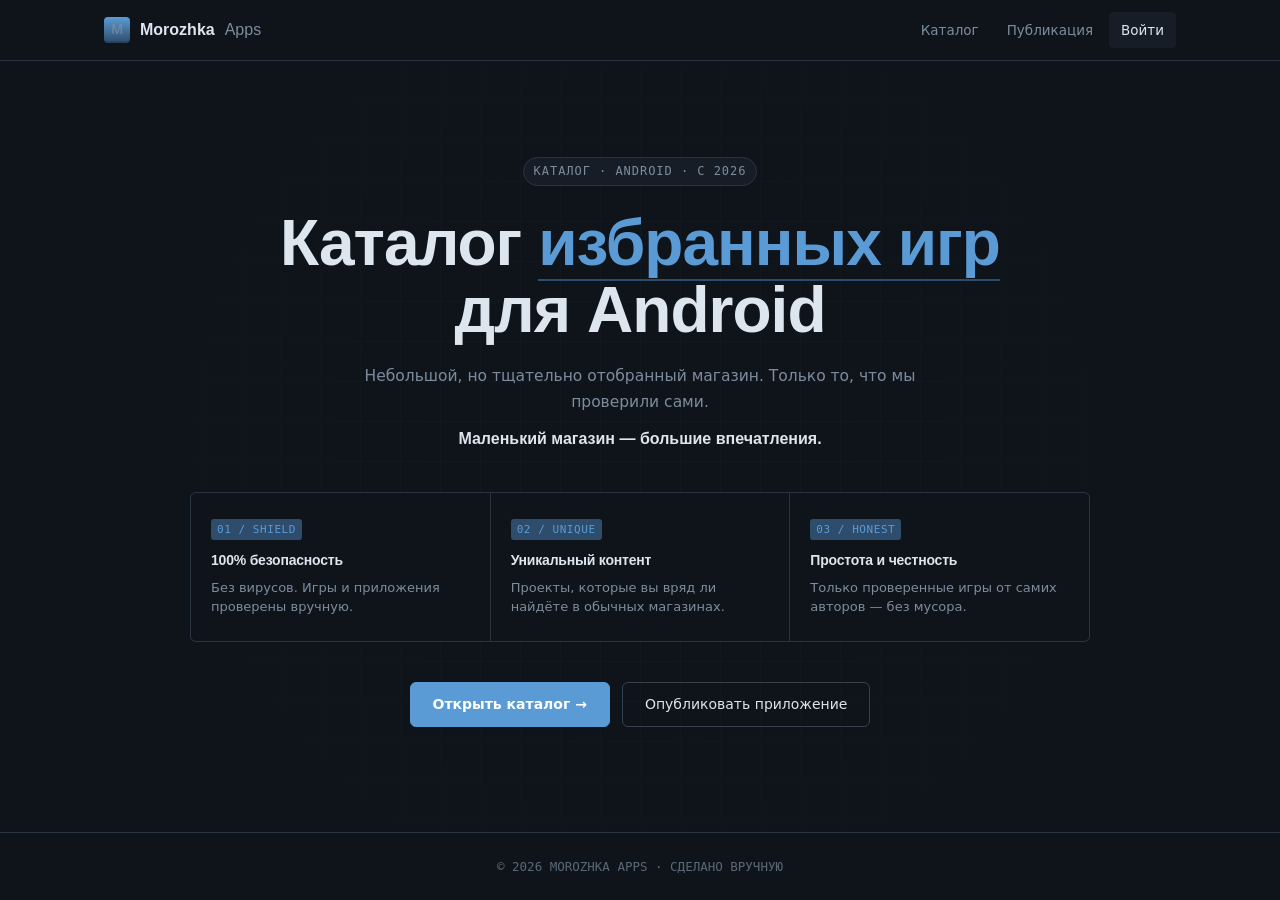
==== index.html @ c9aedb5a "Update index.html" ====
<!DOCTYPE html>
<html lang="ru">
<head>
  <meta charset="UTF-8">
  <meta name="viewport" content="width=device-width, initial-scale=1">
  <title>Morozhka Apps — каталог избранных игр для Android</title>
  <link rel="icon" type="image/png" href="favicon.png">
  <meta property="og:title" content="Morozhka Apps — каталог избранных игр для Android">
  <meta property="og:description" content="Без вирусов. Только проверенные приложения от самих авторов.">
  <meta property="og:image" content="https://morozhkatop-games.github.io/Morozhka-apps/favicon.png">
  <meta property="og:type" content="website">
  <meta property="og:url" content="https://morozhkatop-games.github.io/Morozhka-apps/">
  <link rel="stylesheet" href="css/style.css">
</head>
<body>
  <header>
    <div class="container">
      <a href="index.html" class="brand">
        <span class="brand-mark">M</span>
        Morozhka <span>Apps</span>
      </a>
      <nav>
        <a href="catalog.html">Каталог</a>
        <a href="publish.html">Публикация</a>
        <a href="account.html" class="active">Профиль</a>
      </nav>
    </div>
  </header>

  <main class="hero">
    <div class="hero-label">каталог · android · с 2026</div>
    <h1>Каталог <em>избранных игр</em><br>для Android</h1>
    <p class="hero-desc">
      Небольшой, но тщательно отобранный магазин. Только то, что мы проверили сами.
    </p>
    <p class="hero-tagline">Маленький магазин — большие впечатления.</p>

    <div class="hero-features">
      <div class="feature">
        <div class="feature-icon">01 / SHIELD</div>
        <h3>100% безопасность</h3>
        <p>Без вирусов. Игры и приложения проверены вручную.</p>
      </div>
      <div class="feature">
        <div class="feature-icon">02 / UNIQUE</div>
        <h3>Уникальный контент</h3>
        <p>Проекты, которые вы вряд ли найдёте в обычных магазинах.</p>
      </div>
      <div class="feature">
        <div class="feature-icon">03 / HONEST</div>
        <h3>Простота и честность</h3>
        <p>Только проверенные игры от самих авторов — без мусора.</p>
      </div>
    </div>

    <div class="hero-links">
      <a href="catalog.html" class="btn-primary">Открыть каталог →</a>
      <a href="publish.html" class="btn-secondary">Опубликовать приложение</a>
    </div>
  </main>

  <footer>
    <div class="container">© 2026 MOROZHKA APPS · СДЕЛАНО ВРУЧНУЮ</div>
  </footer>
  <script type="module" src="js/nav.js"></script>
</body>
</html>
---- css/style.css ----
html { scroll-behavior: smooth; }
@import url('https://fonts.googleapis.com/css2?family=Inter:wght@400;500;600&family=Space+Grotesk:wght@500;600;700&family=JetBrains+Mono:wght@400;500&display=swap');

* { box-sizing: border-box; margin: 0; padding: 0; }

:root {
  /* серо-голубая палитра */
  --bg:        #0F141B;
  --surface:   #161D27;
  --surface-2: #1C2530;
  --surface-3: #222D3A;
  --border:    #2A3441;
  --border-2:  #35414F;
  --text:      #DDE5EE;
  --muted:     #7D8C9D;
  --muted-2:   #5A6878;
  --accent:    #5B9BD5;
  --accent-2:  #7AB3E0;
  --accent-dim:#2E4C6B;
  --danger:    #D95C5C;
  --success:   #4FAE7B;
  --warning:   #D9A24C;
  --radius: 6px;
}

html, body { height: 100%; }
body {
  background: var(--bg);
  color: var(--text);
  font-family: 'Inter', system-ui, sans-serif;
  font-size: 14.5px;
  line-height: 1.55;
  min-height: 100vh;
  display: flex;
  flex-direction: column;
  -webkit-font-smoothing: antialiased;
}

a { color: var(--accent); text-decoration: none; }
a:hover { color: var(--accent-2); }

h1, h2, h3, h4 { font-family: 'Space Grotesk', sans-serif; font-weight: 600; letter-spacing: -0.015em; }

.container { max-width: 1120px; margin: 0 auto; padding: 0 24px; width: 100%; }

/* ============= ШАПКА ============= */
header {
  border-bottom: 1px solid var(--border);
  background: var(--bg);
  position: sticky; top: 0; z-index: 50;
}
header .container {
  display: flex; align-items: center; justify-content: space-between;
  height: 60px;
}
.brand {
  display: flex; align-items: center; gap: 10px;
  font-family: 'Space Grotesk', sans-serif; font-weight: 700;
  font-size: 16px; color: var(--text);
}
.brand-mark {
  width: 26px; height: 26px; border-radius: 4px;
  background: linear-gradient(180deg, var(--accent) 0%, var(--accent-dim) 100%);
  display: grid; place-items: center;
  font-size: 14px; font-weight: 700; color: white;
  font-family: 'Space Grotesk', sans-serif;
  box-shadow: inset 0 -2px 0 rgba(0,0,0,.15);
}
.brand span { color: var(--muted); font-weight: 500; }

nav { display: flex; gap: 4px; }
nav a {
  padding: 8px 12px; border-radius: 4px;
  color: var(--muted); font-size: 13.5px; font-weight: 500;
}
nav a:hover { color: var(--text); background: var(--surface); }
nav a.active { color: var(--text); background: var(--surface); }

/* ============= ГЛАВНАЯ ============= */
.hero {
  flex: 1;
  display: flex; flex-direction: column; align-items: center;
  text-align: center;
  padding: 96px 24px 48px;
  position: relative;
  overflow: hidden;
}
.hero::before {
  /* тонкая сетка на фоне — визуальная «фактура», не ИИ-градиент */
  content: ''; position: absolute; inset: 0;
  background-image:
    linear-gradient(var(--border) 1px, transparent 1px),
    linear-gradient(90deg, var(--border) 1px, transparent 1px);
  background-size: 40px 40px;
  opacity: 0.15;
  mask-image: radial-gradient(circle at center, black 20%, transparent 70%);
  pointer-events: none;
}
.hero > * { position: relative; }

.hero-label {
  font-family: 'JetBrains Mono', monospace; font-size: 12px;
  color: var(--muted); text-transform: uppercase; letter-spacing: 0.08em;
  margin-bottom: 24px;
  padding: 4px 10px; border: 1px solid var(--border); border-radius: 999px;
  background: var(--surface);
}
.hero h1 {
  font-size: clamp(36px, 7vw, 64px);
  line-height: 1.05;
  margin-bottom: 20px;
  max-width: 780px;
}
.hero h1 em {
  font-style: normal;
  color: var(--accent);
  border-bottom: 2px solid var(--accent-dim);
}
.hero-desc {
  max-width: 580px;
  color: var(--muted);
  font-size: 15.5px;
  line-height: 1.65;
  margin-bottom: 12px;
}
.hero-tagline {
  font-family: 'Space Grotesk', sans-serif; font-weight: 600;
  color: var(--text); font-size: 16px; margin-bottom: 40px;
}

.hero-features {
  display: grid;
  grid-template-columns: repeat(3, 1fr);
  gap: 1px;
  background: var(--border);
  border: 1px solid var(--border);
  border-radius: var(--radius);
  overflow: hidden;
  max-width: 900px;
  width: 100%;
  margin-bottom: 40px;
}
@media (max-width: 720px) { .hero-features { grid-template-columns: 1fr; } }
.feature {
  background: var(--bg);
  padding: 24px 20px;
  text-align: left;
}
.feature-icon {
  font-family: 'JetBrains Mono', monospace; font-size: 11px;
  color: var(--accent); background: var(--accent-dim);
  padding: 2px 6px; border-radius: 3px; display: inline-block;
  margin-bottom: 10px; letter-spacing: 0.05em;
}
.feature h3 {
  font-size: 14px; margin-bottom: 6px; color: var(--text);
}
.feature p { color: var(--muted); font-size: 13px; line-height: 1.5; }

.hero-links {
  display: flex; gap: 12px; flex-wrap: wrap; justify-content: center;
}
.btn-primary {
  padding: 11px 22px;
  background: var(--accent); color: white;
  border: 1px solid var(--accent);
  border-radius: var(--radius);
  font-family: inherit; font-size: 14px; font-weight: 600;
  cursor: pointer; transition: all 0.12s;
  display: inline-flex; align-items: center; gap: 8px;
}
.btn-primary:hover {
  background: var(--accent-2); border-color: var(--accent-2); color: white;
}
.btn-secondary {
  padding: 11px 22px;
  background: transparent; color: var(--text);
  border: 1px solid var(--border-2);
  border-radius: var(--radius);
  font-family: inherit; font-size: 14px; font-weight: 500;
  cursor: pointer; transition: all 0.12s;
  display: inline-flex; align-items: center; gap: 8px;
}
.btn-secondary:hover { border-color: var(--accent); color: var(--accent); }

/* ============= FOOTER ============= */
footer {
  border-top: 1px solid var(--border);
  padding: 24px 0;
  color: var(--muted-2); font-size: 12.5px;
  text-align: center;
  font-family: 'JetBrains Mono', monospace;
}

/* ============= КАТАЛОГ ============= */
.page-header {
  padding: 40px 0 24px;
  border-bottom: 1px solid var(--border);
  margin-bottom: 24px;
}
.page-header h1 { font-size: 28px; margin-bottom: 6px; }
.page-header p { color: var(--muted); font-size: 14px; }

.filters {
  display: flex; gap: 6px; flex-wrap: wrap;
  margin-bottom: 28px;
}
.filter-btn {
  padding: 7px 14px;
  background: var(--surface); border: 1px solid var(--border);
  color: var(--muted); border-radius: var(--radius);
  font-family: inherit; font-size: 13px; font-weight: 500;
  cursor: pointer; transition: all 0.12s;
}
.filter-btn:hover { color: var(--text); border-color: var(--border-2); }
.filter-btn.active {
  background: var(--accent-dim); color: var(--accent);
  border-color: var(--accent);
}

.apps-grid {
  display: grid;
  grid-template-columns: repeat(auto-fill, minmax(300px, 1fr));
  gap: 14px;
  margin-bottom: 64px;
}

.app-card {
  background: var(--surface);
  border: 1px solid var(--border);
  border-radius: var(--radius);
  padding: 16px;
  display: flex; gap: 14px;
  color: var(--text);
  transition: border-color 0.12s, background 0.12s;
}
.app-card:hover { border-color: var(--border-2); background: var(--surface-2); color: var(--text); }
.app-card .icon {
  width: 56px; height: 56px;
  border-radius: 12px;
  object-fit: cover;
  background: var(--surface-3);
  flex-shrink: 0;
  border: 1px solid var(--border);
}
.app-card .body { flex: 1; min-width: 0; }
.app-card h3 {
  font-size: 14.5px; margin-bottom: 2px; color: var(--text);
  overflow: hidden; text-overflow: ellipsis; white-space: nowrap;
}
.app-card .author {
  font-size: 12.5px; color: var(--muted); margin-bottom: 10px;
}
.app-card .author a { color: var(--muted); border-bottom: 1px dotted var(--muted-2); }
.app-card .author a:hover { color: var(--accent); border-color: var(--accent); }
.app-card .meta {
  display: flex; gap: 10px; flex-wrap: wrap;
  font-family: 'JetBrains Mono', monospace; font-size: 11px;
  color: var(--muted-2);
}
.app-card .meta span { white-space: nowrap; }

.empty {
  color: var(--muted); text-align: center;
  padding: 64px 20px; grid-column: 1/-1;
  border: 1px dashed var(--border); border-radius: var(--radius);
  font-size: 14px;
}

/* ============= СТРАНИЦА ПРИЛОЖЕНИЯ ============= */
.app-detail {
  display: grid;
  grid-template-columns: 1fr 340px;
  gap: 40px;
  padding: 40px 0 64px;
}
@media (max-width: 860px) { .app-detail { grid-template-columns: 1fr; } }

.app-top {
  display: flex; gap: 20px; align-items: flex-start;
  padding-bottom: 28px; border-bottom: 1px solid var(--border);
  margin-bottom: 28px;
}
.app-top img.app-icon {
  width: 88px; height: 88px;
  border-radius: 18px; object-fit: cover;
  background: var(--surface-3); border: 1px solid var(--border);
  flex-shrink: 0;
}
.app-top h1 { font-size: 26px; margin-bottom: 6px; }
.app-top .author-line {
  color: var(--muted); font-size: 14px; margin-bottom: 10px;
}
.app-top .author-line a { color: var(--accent); }

.pill-row { display: flex; gap: 6px; flex-wrap: wrap; }
.pill {
  font-family: 'JetBrains Mono', monospace; font-size: 11px;
  padding: 3px 8px; border-radius: 4px;
  background: var(--surface-2); color: var(--muted);
  border: 1px solid var(--border);
}
.pill.accent { background: var(--accent-dim); color: var(--accent); border-color: var(--accent-dim); }

.section {
  margin-bottom: 32px;
}
.section-title {
  font-family: 'JetBrains Mono', monospace;
  font-size: 11px; font-weight: 500;
  color: var(--muted-2);
  text-transform: uppercase; letter-spacing: 0.1em;
  margin-bottom: 12px;
  display: flex; align-items: center; gap: 8px;
}
.section-title::after {
  content: ''; flex: 1; height: 1px; background: var(--border);
}
.section p { color: var(--text); white-space: pre-wrap; font-size: 14.5px; }

.screenshots {
  display: flex; gap: 10px; overflow-x: auto; padding-bottom: 6px;
}
.screenshots img {
  height: 260px; border-radius: 6px;
  border: 1px solid var(--border);
  flex-shrink: 0;
  background: var(--surface-3);
}

.info-grid {
  display: grid; grid-template-columns: 1fr 1fr; gap: 1px;
  background: var(--border);
  border: 1px solid var(--border);
  border-radius: var(--radius);
  overflow: hidden;
}
.info-row {
  background: var(--surface);
  padding: 12px 14px;
  display: flex; justify-content: space-between; align-items: center;
}
.info-row .k { color: var(--muted); font-size: 13px; }
.info-row .v {
  font-family: 'JetBrains Mono', monospace; font-size: 12px;
  color: var(--text);
}
.info-row .v.yes { color: var(--warning); }
.info-row .v.no { color: var(--success); }

.download-box {
  position: sticky; top: 84px;
  background: var(--surface);
  border: 1px solid var(--border);
  border-radius: var(--radius);
  padding: 20px;
}
.download-box .size {
  font-family: 'JetBrains Mono', monospace;
  font-size: 11px; color: var(--muted-2);
  text-align: center; margin-top: 10px;
}
.download-btn {
  display: flex; align-items: center; justify-content: center; gap: 8px;
  width: 100%;
  padding: 13px;
  background: var(--accent);
  color: white; border: none; border-radius: var(--radius);
  font-family: inherit; font-size: 14.5px; font-weight: 600;
  cursor: pointer; transition: background 0.12s;
}
.download-btn:hover { background: var(--accent-2); }

.download-meta {
  margin-top: 16px;
  display: flex; flex-direction: column; gap: 6px;
  font-family: 'JetBrains Mono', monospace; font-size: 11px;
  color: var(--muted-2);
}
.download-meta div { display: flex; justify-content: space-between; }

/* ============= ОТЗЫВЫ ============= */
.review {
  padding: 16px 0;
  border-bottom: 1px solid var(--border);
}
.review:last-child { border-bottom: none; }
.review-head {
  display: flex; justify-content: space-between; align-items: center;
  margin-bottom: 8px;
}
.review-name { font-weight: 600; font-size: 13.5px; color: var(--text); }
.review-stars { color: var(--warning); font-size: 13px; letter-spacing: 1px; }
.review-date {
  color: var(--muted-2); font-size: 11px;
  font-family: 'JetBrains Mono', monospace;
  margin-top: 8px;
}
.review-text { color: var(--text); font-size: 14px; line-height: 1.55; }

.review-form {
  display: flex; flex-direction: column; gap: 10px;
  margin-top: 20px; padding-top: 20px;
  border-top: 1px solid var(--border);
}

/* ============= ФОРМЫ ============= */
input, select, textarea {
  width: 100%;
  padding: 10px 12px;
  background: var(--bg);
  border: 1px solid var(--border);
  border-radius: var(--radius);
  color: var(--text);
  font-family: inherit;
  font-size: 14px;
  transition: border-color 0.12s;
}
input:focus, select:focus, textarea:focus {
  outline: none; border-color: var(--accent);
}
textarea { resize: vertical; min-height: 80px; }

.form-group { margin-bottom: 16px; }
.form-group label {
  display: block; font-size: 12.5px; color: var(--muted);
  margin-bottom: 6px; font-weight: 500;
}
.form-group .hint { font-size: 11.5px; color: var(--muted-2); margin-top: 4px; }
.form-row { display: grid; grid-template-columns: 1fr 1fr; gap: 14px; }
@media (max-width: 600px) { .form-row { grid-template-columns: 1fr; } }

.checkbox-row {
  display: flex; gap: 8px; align-items: center;
  padding: 10px 12px; background: var(--bg);
  border: 1px solid var(--border); border-radius: var(--radius);
  cursor: pointer;
}
.checkbox-row input { width: auto; }

/* ============= КНОПКИ ============= */
.btn {
  padding: 9px 18px;
  background: var(--accent); color: white;
  border: 1px solid var(--accent);
  border-radius: var(--radius);
  font-family: inherit; font-size: 13.5px; font-weight: 600;
  cursor: pointer; transition: all 0.12s;
  display: inline-flex; align-items: center; gap: 6px;
}
.btn:hover { background: var(--accent-2); border-color: var(--accent-2); }
.btn:disabled { opacity: 0.5; cursor: not-allowed; }

.btn-ghost {
  background: transparent; border: 1px solid var(--border-2); color: var(--text);
}
.btn-ghost:hover { border-color: var(--accent); color: var(--accent); background: transparent; }

.btn-danger { background: transparent; border-color: var(--danger); color: var(--danger); }
.btn-danger:hover { background: var(--danger); color: white; border-color: var(--danger); }

.btn-success { background: var(--success); border-color: var(--success); }
.btn-success:hover { background: #3E8E62; border-color: #3E8E62; }

.btn-sm { padding: 6px 12px; font-size: 12.5px; }

/* ============= АДМИНКА ============= */
.login-wrap {
  max-width: 380px; margin: 100px auto;
  background: var(--surface); border: 1px solid var(--border);
  border-radius: var(--radius); padding: 32px;
}
.login-wrap h1 { text-align: center; margin-bottom: 24px; font-size: 22px; }

.admin-tabs {
  display: flex; gap: 0; margin: 24px 0;
  border-bottom: 1px solid var(--border);
}
.admin-tab {
  padding: 12px 18px;
  background: none; border: none;
  border-bottom: 2px solid transparent;
  color: var(--muted); font-family: inherit; font-size: 13.5px;
  font-weight: 500; cursor: pointer;
  transition: all 0.12s;
  margin-bottom: -1px;
}
.admin-tab:hover { color: var(--text); }
.admin-tab.active { color: var(--accent); border-bottom-color: var(--accent); }

.admin-item {
  background: var(--surface); border: 1px solid var(--border);
  border-radius: var(--radius);
  padding: 14px;
  margin-bottom: 10px;
  display: flex; gap: 14px; align-items: center;
}
.admin-item img {
  width: 42px; height: 42px; border-radius: 10px;
  object-fit: cover; background: var(--surface-3); flex-shrink: 0;
}
.admin-item .grow { flex: 1; min-width: 0; }
.admin-item h4 { font-size: 14px; margin-bottom: 2px; }
.admin-item small {
  color: var(--muted-2); font-size: 11.5px;
  font-family: 'JetBrains Mono', monospace;
}
.admin-item .actions { display: flex; gap: 6px; flex-shrink: 0; }

.tag-list { display: flex; flex-wrap: wrap; gap: 6px; margin-top: 6px; }
.tag-item {
  display: inline-flex; align-items: center; gap: 6px;
  padding: 4px 10px;
  background: var(--surface-2); border: 1px solid var(--border);
  border-radius: 999px;
  font-size: 12px; color: var(--text);
}
.tag-item button {
  background: none; border: none; color: var(--muted-2);
  cursor: pointer; font-size: 14px; padding: 0; line-height: 1;
}
.tag-item button:hover { color: var(--danger); }

/* ============= ВСТРОЕННЫЕ СТРАНИЦЫ ============= */
.embed-wrap {
  border: 1px solid var(--border); border-radius: var(--radius);
  background: var(--surface); overflow: hidden;
  margin-bottom: 24px;
}
.embed-header {
  display: flex; align-items: center; justify-content: space-between;
  padding: 12px 16px;
  border-bottom: 1px solid var(--border);
  background: var(--surface-2);
}
.embed-header h3 { font-size: 13.5px; font-family: inherit; font-weight: 600; }
.embed-header .dot-row { display: flex; gap: 4px; }
.embed-header .dot {
  width: 9px; height: 9px; border-radius: 50%;
  background: var(--border-2);
}
.embed-wrap iframe {
  width: 100%; border: none; display: block;
  background: white;
}

/* ============= ПРОФИЛЬ ============= */
.profile-header {
  display: flex; gap: 24px; align-items: center;
  padding: 40px 0 32px;
  border-bottom: 1px solid var(--border);
  margin-bottom: 32px;
}
.profile-header img {
  width: 96px; height: 96px; border-radius: 50%;
  object-fit: cover; background: var(--surface-3);
  border: 2px solid var(--border);
  flex-shrink: 0;
}
.profile-header h1 { font-size: 28px; margin-bottom: 6px; }
.profile-header .slug {
  font-family: 'JetBrains Mono', monospace;
  color: var(--muted); font-size: 13px;
  margin-bottom: 10px;
}
.back-to-top {
  position: fixed;
  bottom: 20px;
  right: 20px;
  width: 44px;
  height: 44px;
  border-radius: 50%;
  background: var(--accent);
  color: white;
  border: none;
  cursor: pointer;
  display: none;
  align-items: center;
  justify-content: center;
  font-size: 20px;
  box-shadow: 0 4px 16px rgba(0,0,0,0.3);
  z-index: 100;
}
.back-to-top.visible { display: flex; }
.profile-header .bio { color: var(--muted); font-size: 14px; max-width: 600px; }

.hidden { display: none !important; }
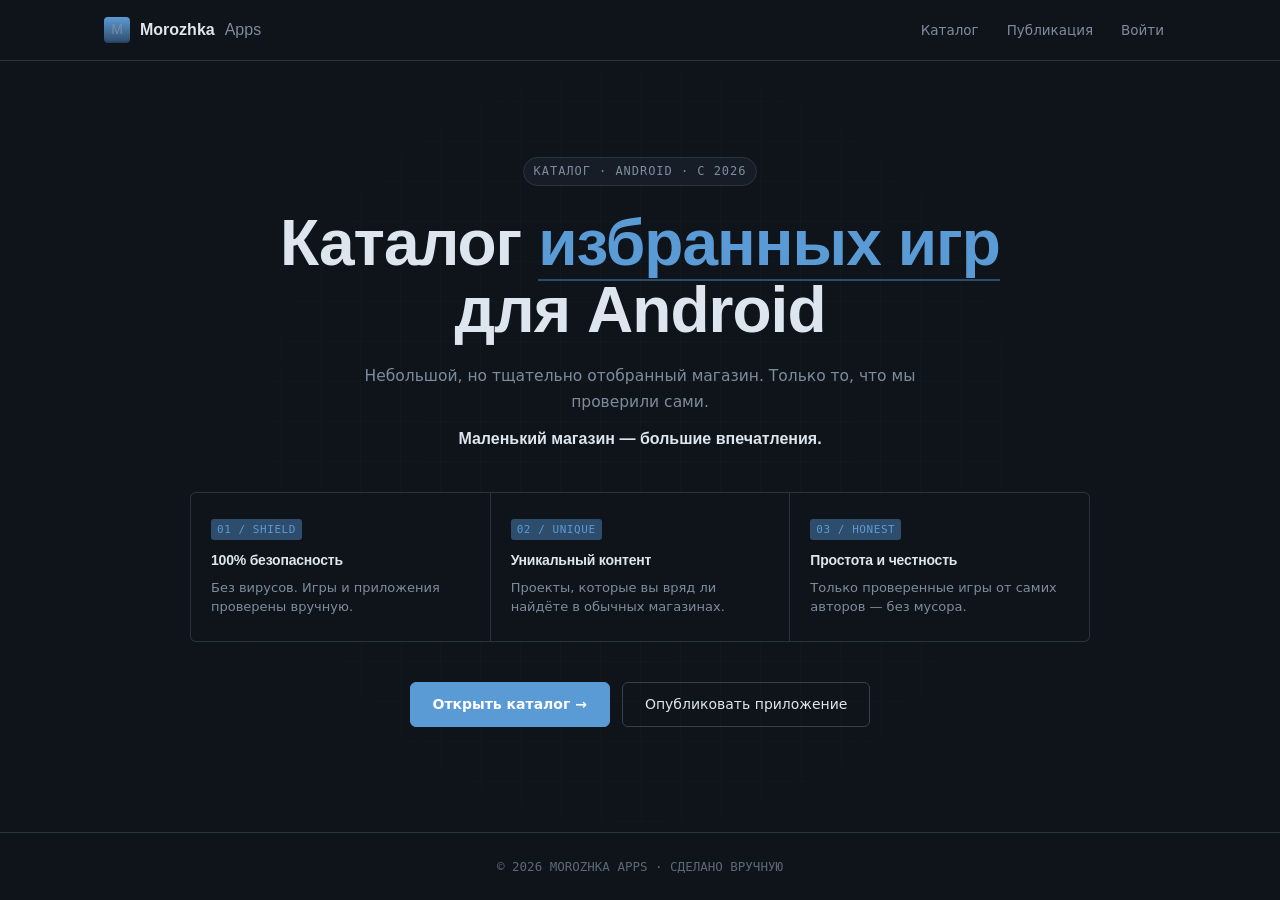
==== commit d47a37cc: "Update index.html" ====
--- a/index.html
+++ b/index.html
@@ -22,7 +22,7 @@
       <nav>
         <a href="catalog.html">Каталог</a>
         <a href="publish.html">Публикация</a>
-        <a href="account.html" class="active">Профиль</a>
+        <a href="account.html">Профиль</a>
       </nav>
     </div>
   </header>
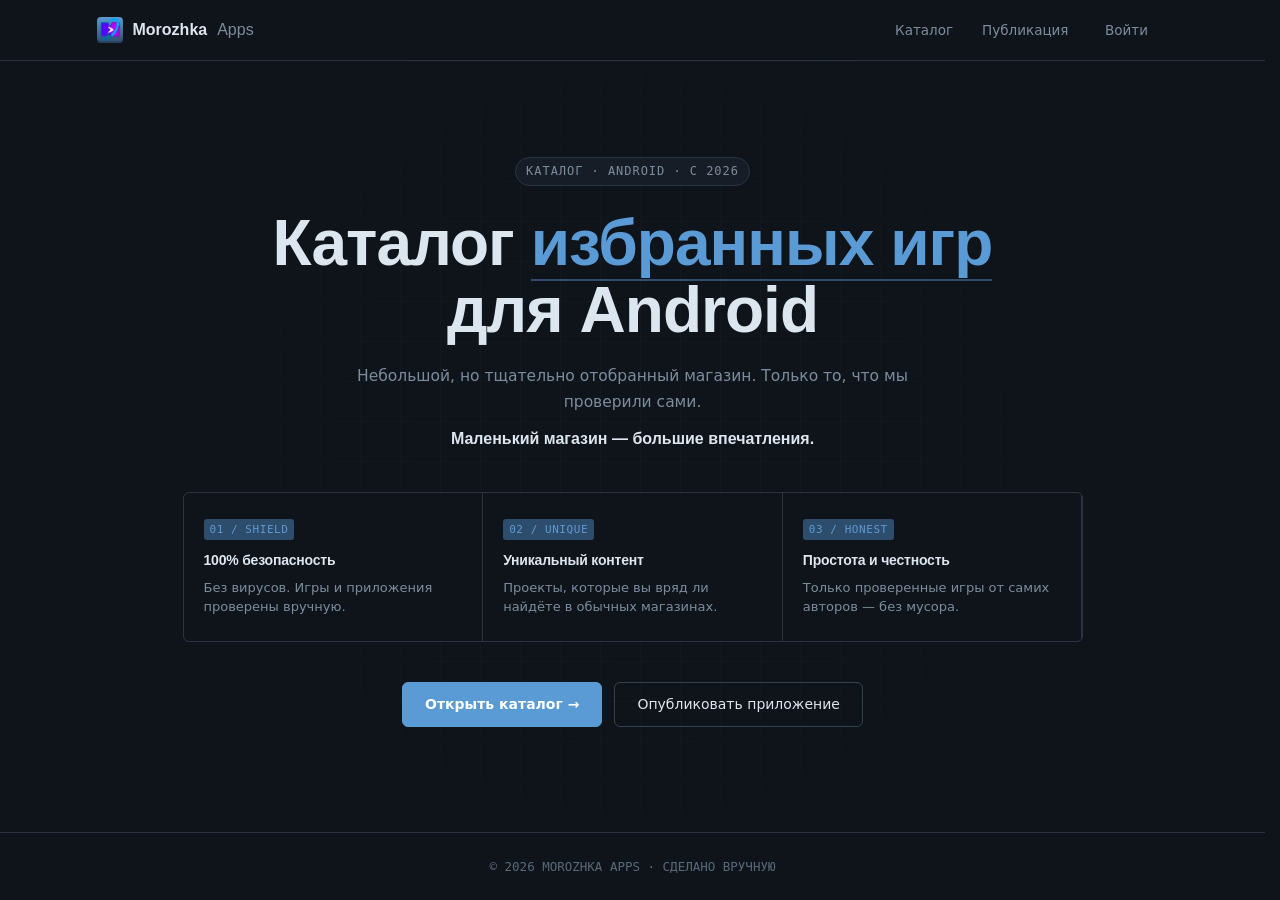
==== commit 183dbd48: "Update index.html" ====
--- a/index.html
+++ b/index.html
@@ -16,7 +16,7 @@
   <header>
     <div class="container">
       <a href="index.html" class="brand">
-        <span class="brand-mark">M</span>
+        <img class="brand-mark" src="favicon.png" alt="">
         Morozhka <span>Apps</span>
       </a>
       <nav>
--- a/css/style.css
+++ b/css/style.css
@@ -1,10 +1,10 @@
-html { scroll-behavior: smooth; }
 @import url('https://fonts.googleapis.com/css2?family=Inter:wght@400;500;600&family=Space+Grotesk:wght@500;600;700&family=JetBrains+Mono:wght@400;500&display=swap');
 
+html { scroll-behavior: smooth; scrollbar-gutter: stable; }
+
 * { box-sizing: border-box; margin: 0; padding: 0; }
 
 :root {
-  /* серо-голубая палитра */
   --bg:        #0F141B;
   --surface:   #161D27;
   --surface-2: #1C2530;
@@ -43,7 +43,6 @@
 
 .container { max-width: 1120px; margin: 0 auto; padding: 0 24px; width: 100%; }
 
-/* ============= ШАПКА ============= */
 header {
   border-bottom: 1px solid var(--border);
   background: var(--bg);
@@ -72,11 +71,11 @@
 nav a {
   padding: 8px 12px; border-radius: 4px;
   color: var(--muted); font-size: 13.5px; font-weight: 500;
+  min-width: 84px; text-align: center; display: inline-block;
 }
 nav a:hover { color: var(--text); background: var(--surface); }
 nav a.active { color: var(--text); background: var(--surface); }
 
-/* ============= ГЛАВНАЯ ============= */
 .hero {
   flex: 1;
   display: flex; flex-direction: column; align-items: center;
@@ -86,7 +85,6 @@
   overflow: hidden;
 }
 .hero::before {
-  /* тонкая сетка на фоне — визуальная «фактура», не ИИ-градиент */
   content: ''; position: absolute; inset: 0;
   background-image:
     linear-gradient(var(--border) 1px, transparent 1px),
@@ -183,7 +181,6 @@
 }
 .btn-secondary:hover { border-color: var(--accent); color: var(--accent); }
 
-/* ============= FOOTER ============= */
 footer {
   border-top: 1px solid var(--border);
   padding: 24px 0;
@@ -192,7 +189,6 @@
   font-family: 'JetBrains Mono', monospace;
 }
 
-/* ============= КАТАЛОГ ============= */
 .page-header {
   padding: 40px 0 24px;
   border-bottom: 1px solid var(--border);
@@ -223,6 +219,7 @@
   grid-template-columns: repeat(auto-fill, minmax(300px, 1fr));
   gap: 14px;
   margin-bottom: 64px;
+  align-items: stretch;
 }
 
 .app-card {
@@ -233,6 +230,8 @@
   display: flex; gap: 14px;
   color: var(--text);
   transition: border-color 0.12s, background 0.12s;
+  min-height: 88px;
+  height: 100%;
 }
 .app-card:hover { border-color: var(--border-2); background: var(--surface-2); color: var(--text); }
 .app-card .icon {
@@ -267,7 +266,6 @@
   font-size: 14px;
 }
 
-/* ============= СТРАНИЦА ПРИЛОЖЕНИЯ ============= */
 .app-detail {
   display: grid;
   grid-template-columns: 1fr 340px;
@@ -379,7 +377,6 @@
 }
 .download-meta div { display: flex; justify-content: space-between; }
 
-/* ============= ОТЗЫВЫ ============= */
 .review {
   padding: 16px 0;
   border-bottom: 1px solid var(--border);
@@ -404,7 +401,6 @@
   border-top: 1px solid var(--border);
 }
 
-/* ============= ФОРМЫ ============= */
 input, select, textarea {
   width: 100%;
   padding: 10px 12px;
@@ -438,7 +434,6 @@
 }
 .checkbox-row input { width: auto; }
 
-/* ============= КНОПКИ ============= */
 .btn {
   padding: 9px 18px;
   background: var(--accent); color: white;
@@ -464,7 +459,6 @@
 
 .btn-sm { padding: 6px 12px; font-size: 12.5px; }
 
-/* ============= АДМИНКА ============= */
 .login-wrap {
   max-width: 380px; margin: 100px auto;
   background: var(--surface); border: 1px solid var(--border);
@@ -521,7 +515,6 @@
 }
 .tag-item button:hover { color: var(--danger); }
 
-/* ============= ВСТРОЕННЫЕ СТРАНИЦЫ ============= */
 .embed-wrap {
   border: 1px solid var(--border); border-radius: var(--radius);
   background: var(--surface); overflow: hidden;
@@ -544,7 +537,6 @@
   background: white;
 }
 
-/* ============= ПРОФИЛЬ ============= */
 .profile-header {
   display: flex; gap: 24px; align-items: center;
   padding: 40px 0 32px;
@@ -563,6 +555,8 @@
   color: var(--muted); font-size: 13px;
   margin-bottom: 10px;
 }
+.profile-header .bio { color: var(--muted); font-size: 14px; max-width: 600px; }
+
 .back-to-top {
   position: fixed;
   bottom: 20px;
@@ -582,6 +576,7 @@
   z-index: 100;
 }
 .back-to-top.visible { display: flex; }
-.profile-header .bio { color: var(--muted); font-size: 14px; max-width: 600px; }
+
+#content, main { min-height: 400px; }
 
 .hidden { display: none !important; }
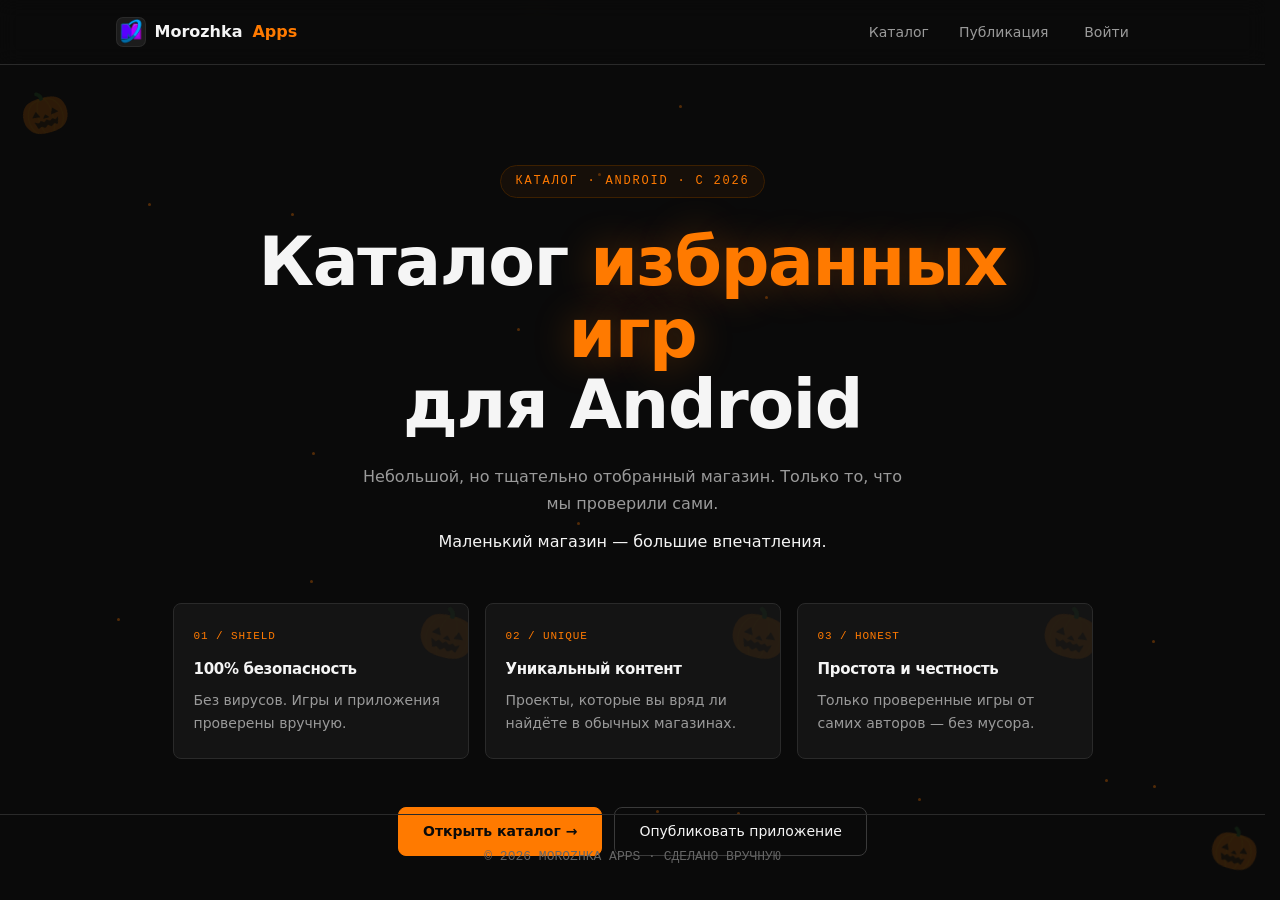
==== commit 38213c3e: "Update index.html" ====
--- a/index.html
+++ b/index.html
@@ -63,5 +63,6 @@
     <div class="container">© 2026 MOROZHKA APPS · СДЕЛАНО ВРУЧНУЮ</div>
   </footer>
   <script type="module" src="js/nav.js"></script>
+  <script type="module" src="js/halloween.js"></script>
 </body>
 </html>
--- a/css/style.css
+++ b/css/style.css
@@ -1,329 +1,396 @@
-@import url('https://fonts.googleapis.com/css2?family=Inter:wght@400;500;600&family=Space+Grotesk:wght@500;600;700&family=JetBrains+Mono:wght@400;500&display=swap');
-
 html { scroll-behavior: smooth; scrollbar-gutter: stable; }
 
 * { box-sizing: border-box; margin: 0; padding: 0; }
 
 :root {
-  --bg:        #0F141B;
-  --surface:   #161D27;
-  --surface-2: #1C2530;
-  --surface-3: #222D3A;
-  --border:    #2A3441;
-  --border-2:  #35414F;
-  --text:      #DDE5EE;
-  --muted:     #7D8C9D;
-  --muted-2:   #5A6878;
-  --accent:    #5B9BD5;
-  --accent-2:  #7AB3E0;
-  --accent-dim:#2E4C6B;
-  --danger:    #D95C5C;
-  --success:   #4FAE7B;
-  --warning:   #D9A24C;
-  --radius: 6px;
+  --bg:        #0A0A0A;
+  --surface:   #141414;
+  --surface-2: #1C1C1C;
+  --border:    #2A2A2A;
+  --border-2:  #3A3A3A;
+  --text:      #F5F5F5;
+  --muted:     #9A9A9A;
+  --muted-2:   #666;
+  --accent:    #FF7A00;
+  --accent-2:  #FF9A33;
+  --accent-dim:#3D2000;
+  --danger:    #E5484D;
+  --success:   #30A46C;
+  --warning:   #FFB224;
+  --radius: 8px;
+  --font: system-ui, -apple-system, 'Segoe UI', Roboto, 'Helvetica Neue', Arial, sans-serif;
+  --mono: 'SF Mono', Monaco, Consolas, 'Liberation Mono', monospace;
 }
 
 html, body { height: 100%; }
 body {
   background: var(--bg);
   color: var(--text);
-  font-family: 'Inter', system-ui, sans-serif;
-  font-size: 14.5px;
-  line-height: 1.55;
+  font-family: var(--font);
+  font-size: 15px;
+  line-height: 1.6;
   min-height: 100vh;
   display: flex;
   flex-direction: column;
   -webkit-font-smoothing: antialiased;
-}
-
-a { color: var(--accent); text-decoration: none; }
+  position: relative;
+  overflow-x: hidden;
+}
+
+a { color: var(--accent); text-decoration: none; transition: color 0.15s; }
 a:hover { color: var(--accent-2); }
 
-h1, h2, h3, h4 { font-family: 'Space Grotesk', sans-serif; font-weight: 600; letter-spacing: -0.015em; }
-
-.container { max-width: 1120px; margin: 0 auto; padding: 0 24px; width: 100%; }
-
+h1, h2, h3, h4 { font-family: var(--font); font-weight: 700; letter-spacing: -0.02em; }
+
+.container { max-width: 1080px; margin: 0 auto; padding: 0 24px; width: 100%; }
+
+/* ============= ЛИСТОПАД ============= */
+#leaf-fall {
+  position: fixed;
+  inset: 0;
+  pointer-events: none;
+  z-index: 0;
+  overflow: hidden;
+}
+.leaf {
+  position: absolute;
+  top: -50px;
+  font-size: 20px;
+  opacity: 0.7;
+  animation: fall linear infinite;
+  will-change: transform;
+}
+@keyframes fall {
+  0%   { transform: translateY(-50px) rotate(0deg); opacity: 0; }
+  10%  { opacity: 0.7; }
+  90%  { opacity: 0.7; }
+  100% { transform: translateY(105vh) rotate(360deg); opacity: 0; }
+}
+
+/* Тыквы по углам */
+.pumpkin-corner {
+  position: fixed;
+  font-size: 40px;
+  z-index: 1;
+  pointer-events: none;
+  opacity: 0.15;
+  user-select: none;
+}
+.pumpkin-corner.tl { top: 80px; left: 20px; transform: rotate(-15deg); }
+.pumpkin-corner.br { bottom: 20px; right: 20px; transform: rotate(15deg); }
+@media (max-width: 720px) { .pumpkin-corner { display: none; } }
+
+/* Основной контент поверх листопада */
+header, main, footer { position: relative; z-index: 2; }
+
+/* ============= ШАПКА ============= */
 header {
   border-bottom: 1px solid var(--border);
-  background: var(--bg);
+  background: rgba(10,10,10,0.9);
+  backdrop-filter: blur(10px);
   position: sticky; top: 0; z-index: 50;
 }
 header .container {
   display: flex; align-items: center; justify-content: space-between;
-  height: 60px;
+  height: 64px;
 }
 .brand {
   display: flex; align-items: center; gap: 10px;
-  font-family: 'Space Grotesk', sans-serif; font-weight: 700;
-  font-size: 16px; color: var(--text);
+  font-weight: 700; font-size: 16px; color: var(--text);
 }
 .brand-mark {
-  width: 26px; height: 26px; border-radius: 4px;
-  background: linear-gradient(180deg, var(--accent) 0%, var(--accent-dim) 100%);
-  display: grid; place-items: center;
-  font-size: 14px; font-weight: 700; color: white;
-  font-family: 'Space Grotesk', sans-serif;
-  box-shadow: inset 0 -2px 0 rgba(0,0,0,.15);
-}
-.brand span { color: var(--muted); font-weight: 500; }
-
-nav { display: flex; gap: 4px; }
+  width: 28px; height: 28px; border-radius: 6px;
+  object-fit: cover; display: block;
+  background: var(--surface-2);
+  flex-shrink: 0;
+  box-shadow: 0 0 0 1px var(--border);
+}
+.brand span { color: var(--accent); font-weight: 600; }
+
+nav { display: flex; gap: 2px; }
 nav a {
-  padding: 8px 12px; border-radius: 4px;
-  color: var(--muted); font-size: 13.5px; font-weight: 500;
+  padding: 8px 14px; border-radius: 6px;
+  color: var(--muted); font-size: 14px; font-weight: 500;
   min-width: 84px; text-align: center; display: inline-block;
+  transition: all 0.15s;
 }
 nav a:hover { color: var(--text); background: var(--surface); }
-nav a.active { color: var(--text); background: var(--surface); }
-
+nav a.active { color: var(--accent); background: var(--accent-dim); }
+
+/* ============= ГЛАВНАЯ ============= */
 .hero {
   flex: 1;
   display: flex; flex-direction: column; align-items: center;
   text-align: center;
-  padding: 96px 24px 48px;
-  position: relative;
-  overflow: hidden;
-}
-.hero::before {
-  content: ''; position: absolute; inset: 0;
-  background-image:
-    linear-gradient(var(--border) 1px, transparent 1px),
-    linear-gradient(90deg, var(--border) 1px, transparent 1px);
-  background-size: 40px 40px;
-  opacity: 0.15;
-  mask-image: radial-gradient(circle at center, black 20%, transparent 70%);
-  pointer-events: none;
-}
-.hero > * { position: relative; }
-
+  padding: 100px 24px 80px;
+}
 .hero-label {
-  font-family: 'JetBrains Mono', monospace; font-size: 12px;
-  color: var(--muted); text-transform: uppercase; letter-spacing: 0.08em;
+  font-family: var(--mono); font-size: 12px;
+  color: var(--accent);
+  text-transform: uppercase; letter-spacing: 0.15em;
+  margin-bottom: 28px;
+  padding: 6px 14px;
+  border: 1px solid var(--accent-dim);
+  border-radius: 999px;
+  background: rgba(255,122,0,0.05);
+}
+.hero h1 {
+  font-size: clamp(38px, 7vw, 68px);
+  line-height: 1.05;
   margin-bottom: 24px;
-  padding: 4px 10px; border: 1px solid var(--border); border-radius: 999px;
-  background: var(--surface);
-}
-.hero h1 {
-  font-size: clamp(36px, 7vw, 64px);
-  line-height: 1.05;
-  margin-bottom: 20px;
   max-width: 780px;
+  font-weight: 800;
 }
 .hero h1 em {
   font-style: normal;
   color: var(--accent);
-  border-bottom: 2px solid var(--accent-dim);
+  text-shadow: 0 0 40px rgba(255,122,0,0.3);
 }
 .hero-desc {
-  max-width: 580px;
+  max-width: 560px;
   color: var(--muted);
-  font-size: 15.5px;
+  font-size: 16px;
   line-height: 1.65;
   margin-bottom: 12px;
 }
 .hero-tagline {
-  font-family: 'Space Grotesk', sans-serif; font-weight: 600;
-  color: var(--text); font-size: 16px; margin-bottom: 40px;
+  font-weight: 500;
+  color: var(--text); font-size: 16px; margin-bottom: 48px;
 }
 
 .hero-features {
   display: grid;
   grid-template-columns: repeat(3, 1fr);
-  gap: 1px;
-  background: var(--border);
-  border: 1px solid var(--border);
-  border-radius: var(--radius);
-  overflow: hidden;
-  max-width: 900px;
+  gap: 16px;
+  max-width: 920px;
   width: 100%;
-  margin-bottom: 40px;
+  margin-bottom: 48px;
 }
 @media (max-width: 720px) { .hero-features { grid-template-columns: 1fr; } }
 .feature {
-  background: var(--bg);
   padding: 24px 20px;
   text-align: left;
+  background: var(--surface);
+  border: 1px solid var(--border);
+  border-radius: var(--radius);
+  transition: all 0.2s;
+  position: relative;
+  overflow: hidden;
+}
+.feature::before {
+  content: '🎃';
+  position: absolute;
+  top: -10px; right: -10px;
+  font-size: 48px;
+  opacity: 0.08;
+  transform: rotate(15deg);
+  pointer-events: none;
+}
+.feature:hover {
+  border-color: var(--accent);
+  transform: translateY(-2px);
 }
 .feature-icon {
-  font-family: 'JetBrains Mono', monospace; font-size: 11px;
-  color: var(--accent); background: var(--accent-dim);
-  padding: 2px 6px; border-radius: 3px; display: inline-block;
-  margin-bottom: 10px; letter-spacing: 0.05em;
+  font-family: var(--mono); font-size: 11px;
+  color: var(--accent);
+  display: block;
+  margin-bottom: 12px; letter-spacing: 0.08em;
 }
 .feature h3 {
-  font-size: 14px; margin-bottom: 6px; color: var(--text);
-}
-.feature p { color: var(--muted); font-size: 13px; line-height: 1.5; }
+  font-size: 15px; margin-bottom: 8px; color: var(--text);
+}
+.feature p { color: var(--muted); font-size: 14px; line-height: 1.6; }
 
 .hero-links {
   display: flex; gap: 12px; flex-wrap: wrap; justify-content: center;
 }
 .btn-primary {
-  padding: 11px 22px;
-  background: var(--accent); color: white;
+  padding: 12px 24px;
+  background: var(--accent); color: #0A0A0A;
   border: 1px solid var(--accent);
   border-radius: var(--radius);
-  font-family: inherit; font-size: 14px; font-weight: 600;
-  cursor: pointer; transition: all 0.12s;
+  font-family: inherit; font-size: 14px; font-weight: 700;
+  cursor: pointer; transition: all 0.15s;
   display: inline-flex; align-items: center; gap: 8px;
 }
 .btn-primary:hover {
-  background: var(--accent-2); border-color: var(--accent-2); color: white;
+  background: var(--accent-2); border-color: var(--accent-2);
+  box-shadow: 0 0 20px rgba(255,122,0,0.4);
+  transform: translateY(-1px);
+  color: #0A0A0A;
 }
 .btn-secondary {
-  padding: 11px 22px;
+  padding: 12px 24px;
   background: transparent; color: var(--text);
   border: 1px solid var(--border-2);
   border-radius: var(--radius);
   font-family: inherit; font-size: 14px; font-weight: 500;
-  cursor: pointer; transition: all 0.12s;
+  cursor: pointer; transition: all 0.15s;
   display: inline-flex; align-items: center; gap: 8px;
 }
 .btn-secondary:hover { border-color: var(--accent); color: var(--accent); }
 
+/* ============= FOOTER ============= */
 footer {
   border-top: 1px solid var(--border);
-  padding: 24px 0;
-  color: var(--muted-2); font-size: 12.5px;
+  padding: 32px 0;
+  color: var(--muted-2); font-size: 13px;
   text-align: center;
-  font-family: 'JetBrains Mono', monospace;
-}
-
+  font-family: var(--mono);
+}
+
+/* ============= КАТАЛОГ ============= */
 .page-header {
-  padding: 40px 0 24px;
+  padding: 56px 0 32px;
+  margin-bottom: 24px;
+}
+.page-header h1 { font-size: 32px; margin-bottom: 8px; font-weight: 700; }
+.page-header p { color: var(--muted); font-size: 15px; }
+
+.filters {
+  display: flex; gap: 8px; flex-wrap: wrap;
+  margin-bottom: 32px;
+  padding-bottom: 20px;
   border-bottom: 1px solid var(--border);
-  margin-bottom: 24px;
-}
-.page-header h1 { font-size: 28px; margin-bottom: 6px; }
-.page-header p { color: var(--muted); font-size: 14px; }
-
-.filters {
-  display: flex; gap: 6px; flex-wrap: wrap;
-  margin-bottom: 28px;
 }
 .filter-btn {
-  padding: 7px 14px;
-  background: var(--surface); border: 1px solid var(--border);
-  color: var(--muted); border-radius: var(--radius);
+  padding: 6px 14px;
+  background: transparent; border: 1px solid var(--border);
+  color: var(--muted); border-radius: 999px;
   font-family: inherit; font-size: 13px; font-weight: 500;
-  cursor: pointer; transition: all 0.12s;
+  cursor: pointer; transition: all 0.15s;
 }
 .filter-btn:hover { color: var(--text); border-color: var(--border-2); }
 .filter-btn.active {
-  background: var(--accent-dim); color: var(--accent);
+  background: var(--accent); color: #0A0A0A;
   border-color: var(--accent);
 }
 
 .apps-grid {
   display: grid;
-  grid-template-columns: repeat(auto-fill, minmax(300px, 1fr));
+  grid-template-columns: repeat(auto-fill, minmax(320px, 1fr));
   gap: 14px;
-  margin-bottom: 64px;
-  align-items: stretch;
+  margin-bottom: 80px;
 }
 
 .app-card {
   background: var(--surface);
   border: 1px solid var(--border);
   border-radius: var(--radius);
-  padding: 16px;
-  display: flex; gap: 14px;
+  padding: 18px;
+  display: flex; gap: 16px;
   color: var(--text);
-  transition: border-color 0.12s, background 0.12s;
+  transition: all 0.2s;
   min-height: 88px;
   height: 100%;
-}
-.app-card:hover { border-color: var(--border-2); background: var(--surface-2); color: var(--text); }
+  align-items: center;
+  position: relative;
+  overflow: hidden;
+}
+.app-card::after {
+  content: '';
+  position: absolute;
+  left: 0; top: 0; bottom: 0;
+  width: 3px;
+  background: var(--accent);
+  transform: scaleY(0);
+  transform-origin: top;
+  transition: transform 0.2s;
+}
+.app-card:hover {
+  border-color: var(--accent);
+  background: var(--surface-2);
+  color: var(--text);
+  transform: translateY(-2px);
+}
+.app-card:hover::after { transform: scaleY(1); }
 .app-card .icon {
-  width: 56px; height: 56px;
+  width: 52px; height: 52px;
   border-radius: 12px;
   object-fit: cover;
-  background: var(--surface-3);
+  background: var(--surface-2);
   flex-shrink: 0;
   border: 1px solid var(--border);
 }
 .app-card .body { flex: 1; min-width: 0; }
 .app-card h3 {
-  font-size: 14.5px; margin-bottom: 2px; color: var(--text);
+  font-size: 15px; margin-bottom: 4px; color: var(--text); font-weight: 600;
   overflow: hidden; text-overflow: ellipsis; white-space: nowrap;
 }
 .app-card .author {
-  font-size: 12.5px; color: var(--muted); margin-bottom: 10px;
-}
-.app-card .author a { color: var(--muted); border-bottom: 1px dotted var(--muted-2); }
-.app-card .author a:hover { color: var(--accent); border-color: var(--accent); }
+  font-size: 13px; color: var(--muted); margin-bottom: 8px;
+}
+.app-card .author a { color: var(--muted); }
+.app-card .author a:hover { color: var(--accent); }
 .app-card .meta {
-  display: flex; gap: 10px; flex-wrap: wrap;
-  font-family: 'JetBrains Mono', monospace; font-size: 11px;
+  display: flex; gap: 14px; flex-wrap: wrap;
+  font-family: var(--mono); font-size: 11px;
   color: var(--muted-2);
 }
 .app-card .meta span { white-space: nowrap; }
 
 .empty {
   color: var(--muted); text-align: center;
-  padding: 64px 20px; grid-column: 1/-1;
+  padding: 80px 20px; grid-column: 1/-1;
   border: 1px dashed var(--border); border-radius: var(--radius);
   font-size: 14px;
 }
 
+/* ============= СТРАНИЦА ПРИЛОЖЕНИЯ ============= */
 .app-detail {
   display: grid;
   grid-template-columns: 1fr 340px;
-  gap: 40px;
-  padding: 40px 0 64px;
-}
-@media (max-width: 860px) { .app-detail { grid-template-columns: 1fr; } }
+  gap: 48px;
+  padding: 48px 0 80px;
+}
+@media (max-width: 860px) { .app-detail { grid-template-columns: 1fr; gap: 32px; } }
 
 .app-top {
-  display: flex; gap: 20px; align-items: flex-start;
-  padding-bottom: 28px; border-bottom: 1px solid var(--border);
-  margin-bottom: 28px;
+  display: flex; gap: 24px; align-items: flex-start;
+  padding-bottom: 32px; border-bottom: 1px solid var(--border);
+  margin-bottom: 32px;
 }
 .app-top img.app-icon {
   width: 88px; height: 88px;
-  border-radius: 18px; object-fit: cover;
-  background: var(--surface-3); border: 1px solid var(--border);
+  border-radius: 20px; object-fit: cover;
+  background: var(--surface-2); border: 1px solid var(--border);
   flex-shrink: 0;
 }
-.app-top h1 { font-size: 26px; margin-bottom: 6px; }
+.app-top h1 { font-size: 28px; margin-bottom: 6px; font-weight: 700; }
 .app-top .author-line {
-  color: var(--muted); font-size: 14px; margin-bottom: 10px;
+  color: var(--muted); font-size: 14px; margin-bottom: 12px;
 }
 .app-top .author-line a { color: var(--accent); }
 
 .pill-row { display: flex; gap: 6px; flex-wrap: wrap; }
 .pill {
-  font-family: 'JetBrains Mono', monospace; font-size: 11px;
-  padding: 3px 8px; border-radius: 4px;
+  font-family: var(--mono); font-size: 11px;
+  padding: 4px 10px; border-radius: 999px;
   background: var(--surface-2); color: var(--muted);
   border: 1px solid var(--border);
 }
 .pill.accent { background: var(--accent-dim); color: var(--accent); border-color: var(--accent-dim); }
 
 .section {
-  margin-bottom: 32px;
+  margin-bottom: 40px;
 }
 .section-title {
-  font-family: 'JetBrains Mono', monospace;
+  font-family: var(--mono);
   font-size: 11px; font-weight: 500;
-  color: var(--muted-2);
-  text-transform: uppercase; letter-spacing: 0.1em;
-  margin-bottom: 12px;
-  display: flex; align-items: center; gap: 8px;
-}
-.section-title::after {
-  content: ''; flex: 1; height: 1px; background: var(--border);
-}
-.section p { color: var(--text); white-space: pre-wrap; font-size: 14.5px; }
+  color: var(--accent);
+  text-transform: uppercase; letter-spacing: 0.12em;
+  margin-bottom: 16px;
+}
+.section p { color: var(--text); white-space: pre-wrap; font-size: 15px; line-height: 1.7; }
 
 .screenshots {
-  display: flex; gap: 10px; overflow-x: auto; padding-bottom: 6px;
+  display: flex; gap: 12px; overflow-x: auto; padding-bottom: 8px;
 }
 .screenshots img {
-  height: 260px; border-radius: 6px;
+  height: 260px; border-radius: 8px;
   border: 1px solid var(--border);
   flex-shrink: 0;
-  background: var(--surface-3);
+  background: var(--surface-2);
 }
 
 .info-grid {
@@ -335,50 +402,54 @@
 }
 .info-row {
   background: var(--surface);
-  padding: 12px 14px;
+  padding: 14px 16px;
   display: flex; justify-content: space-between; align-items: center;
 }
 .info-row .k { color: var(--muted); font-size: 13px; }
 .info-row .v {
-  font-family: 'JetBrains Mono', monospace; font-size: 12px;
+  font-family: var(--mono); font-size: 12px;
   color: var(--text);
 }
 .info-row .v.yes { color: var(--warning); }
 .info-row .v.no { color: var(--success); }
 
 .download-box {
-  position: sticky; top: 84px;
+  position: sticky; top: 88px;
   background: var(--surface);
   border: 1px solid var(--border);
   border-radius: var(--radius);
-  padding: 20px;
+  padding: 24px;
 }
 .download-box .size {
-  font-family: 'JetBrains Mono', monospace;
+  font-family: var(--mono);
   font-size: 11px; color: var(--muted-2);
-  text-align: center; margin-top: 10px;
+  text-align: center; margin-top: 12px;
 }
 .download-btn {
   display: flex; align-items: center; justify-content: center; gap: 8px;
   width: 100%;
-  padding: 13px;
+  padding: 14px;
   background: var(--accent);
-  color: white; border: none; border-radius: var(--radius);
-  font-family: inherit; font-size: 14.5px; font-weight: 600;
-  cursor: pointer; transition: background 0.12s;
-}
-.download-btn:hover { background: var(--accent-2); }
+  color: #0A0A0A; border: none; border-radius: var(--radius);
+  font-family: inherit; font-size: 15px; font-weight: 700;
+  cursor: pointer; transition: all 0.15s;
+}
+.download-btn:hover {
+  background: var(--accent-2);
+  box-shadow: 0 0 24px rgba(255,122,0,0.4);
+}
 
 .download-meta {
-  margin-top: 16px;
-  display: flex; flex-direction: column; gap: 6px;
-  font-family: 'JetBrains Mono', monospace; font-size: 11px;
+  margin-top: 20px;
+  display: flex; flex-direction: column; gap: 8px;
+  font-family: var(--mono); font-size: 11px;
   color: var(--muted-2);
 }
 .download-meta div { display: flex; justify-content: space-between; }
 
+/* ============= ОТЗЫВЫ ============= */
 .review {
-  padding: 16px 0;
+  padding: 20px 0;
   border-bottom: 1px solid var(--border);
 }
 .review:last-child { border-bottom: none; }
@@ -386,65 +457,88 @@
   display: flex; justify-content: space-between; align-items: center;
   margin-bottom: 8px;
 }
-.review-name { font-weight: 600; font-size: 13.5px; color: var(--text); }
-.review-stars { color: var(--warning); font-size: 13px; letter-spacing: 1px; }
+.review-name { font-weight: 600; font-size: 14px; color: var(--text); }
+.review-stars { color: var(--accent); font-size: 13px; letter-spacing: 2px; }
 .review-date {
   color: var(--muted-2); font-size: 11px;
-  font-family: 'JetBrains Mono', monospace;
+  font-family: var(--mono);
   margin-top: 8px;
 }
-.review-text { color: var(--text); font-size: 14px; line-height: 1.55; }
+.review-text { color: var(--text); font-size: 14px; line-height: 1.6; }
 
 .review-form {
-  display: flex; flex-direction: column; gap: 10px;
-  margin-top: 20px; padding-top: 20px;
+  display: flex; flex-direction: column; gap: 12px;
+  margin-top: 24px; padding-top: 24px;
   border-top: 1px solid var(--border);
 }
 
+/* ============= ФОРМЫ ============= */
 input, select, textarea {
   width: 100%;
-  padding: 10px 12px;
+  padding: 11px 14px;
   background: var(--bg);
   border: 1px solid var(--border);
   border-radius: var(--radius);
   color: var(--text);
   font-family: inherit;
   font-size: 14px;
-  transition: border-color 0.12s;
+  transition: all 0.15s;
 }
 input:focus, select:focus, textarea:focus {
   outline: none; border-color: var(--accent);
+  box-shadow: 0 0 0 3px rgba(255,122,0,0.15);
 }
 textarea { resize: vertical; min-height: 80px; }
 
-.form-group { margin-bottom: 16px; }
+.form-group { margin-bottom: 20px; }
 .form-group label {
-  display: block; font-size: 12.5px; color: var(--muted);
-  margin-bottom: 6px; font-weight: 500;
-}
-.form-group .hint { font-size: 11.5px; color: var(--muted-2); margin-top: 4px; }
-.form-row { display: grid; grid-template-columns: 1fr 1fr; gap: 14px; }
+  display: block; font-size: 13px; color: var(--text);
+  margin-bottom: 8px; font-weight: 500;
+}
+.form-group .hint { font-size: 12px; color: var(--muted); margin-top: 6px; }
+.form-row { display: grid; grid-template-columns: 1fr 1fr; gap: 16px; }
 @media (max-width: 600px) { .form-row { grid-template-columns: 1fr; } }
 
-.checkbox-row {
-  display: flex; gap: 8px; align-items: center;
-  padding: 10px 12px; background: var(--bg);
-  border: 1px solid var(--border); border-radius: var(--radius);
+/* File input */
+.file-input-wrap {
+  position: relative;
+  border: 2px dashed var(--border-2);
+  border-radius: var(--radius);
+  padding: 32px 20px;
+  text-align: center;
   cursor: pointer;
-}
-.checkbox-row input { width: auto; }
-
+  transition: all 0.2s;
+  background: var(--surface);
+}
+.file-input-wrap:hover, .file-input-wrap.drag {
+  border-color: var(--accent);
+  background: var(--accent-dim);
+}
+.file-input-wrap input[type="file"] {
+  position: absolute; inset: 0; opacity: 0; cursor: pointer;
+  width: 100%; height: 100%; padding: 0;
+}
+.file-input-icon { font-size: 32px; margin-bottom: 8px; display: block; }
+.file-input-text { color: var(--muted); font-size: 14px; }
+.file-input-text strong { color: var(--text); }
+.file-input-name {
+  margin-top: 10px; font-size: 13px;
+  color: var(--accent); font-family: var(--mono);
+  word-break: break-all;
+}
+
+/* ============= КНОПКИ ============= */
 .btn {
-  padding: 9px 18px;
-  background: var(--accent); color: white;
+  padding: 10px 20px;
+  background: var(--accent); color: #0A0A0A;
   border: 1px solid var(--accent);
   border-radius: var(--radius);
-  font-family: inherit; font-size: 13.5px; font-weight: 600;
-  cursor: pointer; transition: all 0.12s;
+  font-family: inherit; font-size: 14px; font-weight: 600;
+  cursor: pointer; transition: all 0.15s;
   display: inline-flex; align-items: center; gap: 6px;
 }
 .btn:hover { background: var(--accent-2); border-color: var(--accent-2); }
-.btn:disabled { opacity: 0.5; cursor: not-allowed; }
+.btn:disabled { opacity: 0.4; cursor: not-allowed; }
 
 .btn-ghost {
   background: transparent; border: 1px solid var(--border-2); color: var(--text);
@@ -454,129 +548,175 @@
 .btn-danger { background: transparent; border-color: var(--danger); color: var(--danger); }
 .btn-danger:hover { background: var(--danger); color: white; border-color: var(--danger); }
 
-.btn-success { background: var(--success); border-color: var(--success); }
-.btn-success:hover { background: #3E8E62; border-color: #3E8E62; }
-
-.btn-sm { padding: 6px 12px; font-size: 12.5px; }
-
+.btn-success { background: var(--success); border-color: var(--success); color: #fff; }
+.btn-success:hover { background: #258954; border-color: #258954; }
+
+.btn-sm { padding: 6px 12px; font-size: 12px; }
+
+/* ============= ЛОГИН ============= */
 .login-wrap {
-  max-width: 380px; margin: 100px auto;
+  max-width: 400px; margin: 80px auto;
   background: var(--surface); border: 1px solid var(--border);
-  border-radius: var(--radius); padding: 32px;
-}
-.login-wrap h1 { text-align: center; margin-bottom: 24px; font-size: 22px; }
-
-.admin-tabs {
-  display: flex; gap: 0; margin: 24px 0;
-  border-bottom: 1px solid var(--border);
-}
-.admin-tab {
-  padding: 12px 18px;
-  background: none; border: none;
-  border-bottom: 2px solid transparent;
-  color: var(--muted); font-family: inherit; font-size: 13.5px;
-  font-weight: 500; cursor: pointer;
-  transition: all 0.12s;
-  margin-bottom: -1px;
-}
-.admin-tab:hover { color: var(--text); }
-.admin-tab.active { color: var(--accent); border-bottom-color: var(--accent); }
-
+  border-radius: var(--radius); padding: 40px 32px;
+  position: relative;
+}
+.login-wrap::before {
+  content: '🎃';
+  position: absolute;
+  top: -24px; left: 50%;
+  transform: translateX(-50%);
+  font-size: 40px;
+}
+.login-wrap h1 { text-align: center; margin-bottom: 28px; font-size: 22px; font-weight: 700; }
+
+/* ============= АДМИН ============= */
 .admin-item {
   background: var(--surface); border: 1px solid var(--border);
   border-radius: var(--radius);
-  padding: 14px;
+  padding: 16px;
   margin-bottom: 10px;
-  display: flex; gap: 14px; align-items: center;
+  display: flex; gap: 16px; align-items: center;
 }
 .admin-item img {
   width: 42px; height: 42px; border-radius: 10px;
-  object-fit: cover; background: var(--surface-3); flex-shrink: 0;
+  object-fit: cover; background: var(--surface-2); flex-shrink: 0;
 }
 .admin-item .grow { flex: 1; min-width: 0; }
-.admin-item h4 { font-size: 14px; margin-bottom: 2px; }
+.admin-item h4 { font-size: 14px; margin-bottom: 2px; font-weight: 600; }
 .admin-item small {
   color: var(--muted-2); font-size: 11.5px;
-  font-family: 'JetBrains Mono', monospace;
+  font-family: var(--mono);
 }
 .admin-item .actions { display: flex; gap: 6px; flex-shrink: 0; }
 
-.tag-list { display: flex; flex-wrap: wrap; gap: 6px; margin-top: 6px; }
-.tag-item {
-  display: inline-flex; align-items: center; gap: 6px;
-  padding: 4px 10px;
-  background: var(--surface-2); border: 1px solid var(--border);
-  border-radius: 999px;
-  font-size: 12px; color: var(--text);
-}
-.tag-item button {
-  background: none; border: none; color: var(--muted-2);
-  cursor: pointer; font-size: 14px; padding: 0; line-height: 1;
-}
-.tag-item button:hover { color: var(--danger); }
-
+/* ============= EMBED ============= */
 .embed-wrap {
   border: 1px solid var(--border); border-radius: var(--radius);
   background: var(--surface); overflow: hidden;
-  margin-bottom: 24px;
+  margin-bottom: 32px;
 }
 .embed-header {
   display: flex; align-items: center; justify-content: space-between;
-  padding: 12px 16px;
+  padding: 14px 20px;
   border-bottom: 1px solid var(--border);
   background: var(--surface-2);
 }
-.embed-header h3 { font-size: 13.5px; font-family: inherit; font-weight: 600; }
-.embed-header .dot-row { display: flex; gap: 4px; }
-.embed-header .dot {
-  width: 9px; height: 9px; border-radius: 50%;
-  background: var(--border-2);
-}
+.embed-header h3 { font-size: 14px; font-family: inherit; font-weight: 600; }
 .embed-wrap iframe {
   width: 100%; border: none; display: block;
   background: white;
 }
 
+/* ============= ПРОФИЛЬ ============= */
 .profile-header {
   display: flex; gap: 24px; align-items: center;
-  padding: 40px 0 32px;
+  padding: 56px 0 40px;
   border-bottom: 1px solid var(--border);
-  margin-bottom: 32px;
+  margin-bottom: 40px;
 }
 .profile-header img {
   width: 96px; height: 96px; border-radius: 50%;
-  object-fit: cover; background: var(--surface-3);
+  object-fit: cover; background: var(--surface-2);
   border: 2px solid var(--border);
   flex-shrink: 0;
 }
-.profile-header h1 { font-size: 28px; margin-bottom: 6px; }
+.profile-header h1 { font-size: 32px; margin-bottom: 6px; font-weight: 700; }
 .profile-header .slug {
-  font-family: 'JetBrains Mono', monospace;
+  font-family: var(--mono);
   color: var(--muted); font-size: 13px;
-  margin-bottom: 10px;
-}
-.profile-header .bio { color: var(--muted); font-size: 14px; max-width: 600px; }
-
+  margin-bottom: 12px;
+}
+.profile-header .bio { color: var(--muted); font-size: 15px; max-width: 600px; }
+
+/* ============= КНОПКА НАВЕРХ ============= */
 .back-to-top {
   position: fixed;
-  bottom: 20px;
-  right: 20px;
+  bottom: 24px;
+  right: 24px;
   width: 44px;
   height: 44px;
   border-radius: 50%;
   background: var(--accent);
-  color: white;
+  color: #0A0A0A;
   border: none;
   cursor: pointer;
   display: none;
   align-items: center;
   justify-content: center;
   font-size: 20px;
-  box-shadow: 0 4px 16px rgba(0,0,0,0.3);
+  font-weight: 700;
   z-index: 100;
-}
+  box-shadow: 0 4px 20px rgba(255,122,0,0.4);
+  transition: all 0.2s;
+}
+.back-to-top:hover { transform: translateY(-3px); }
 .back-to-top.visible { display: flex; }
 
 #content, main { min-height: 400px; }
 
 .hidden { display: none !important; }
+
+/* ============= ФИКС ПАРОЛЯ ============= */
+/* Убираем наезжание текста на поле */
+.form-group input[type="password"] {
+  padding-right: 44px;
+}
+.login-wrap .form-group:last-of-type,
+#passwordForm .form-group:last-of-type {
+  margin-bottom: 28px;
+}
+
+/* ============= КУРСОР-ТЫКВА ============= */
+body.halloween-cursor {
+  cursor: url("data:image/svg+xml,%3Csvg xmlns='http://www.w3.org/2000/svg' width='32' height='32' viewBox='0 0 32 32'%3E%3Ctext y='26' font-size='26'%3E🎃%3C/text%3E%3C/svg%3E") 16 16, auto;
+}
+body.halloween-cursor a,
+body.halloween-cursor button {
+  cursor: url("data:image/svg+xml,%3Csvg xmlns='http://www.w3.org/2000/svg' width='32' height='32' viewBox='0 0 32 32'%3E%3Ctext y='26' font-size='26'%3E👻%3C/text%3E%3C/svg%3E") 16 16, pointer;
+}
+
+/* ============= BOO ПРИ НАВЕДЕНИИ ============= */
+.boo-hover {
+  position: relative;
+}
+.boo-hover::after {
+  content: 'BOO!';
+  position: absolute;
+  top: -30px; right: 0;
+  background: var(--accent);
+  color: #0A0A0A;
+  padding: 4px 10px;
+  border-radius: 4px;
+  font-size: 12px;
+  font-weight: 700;
+  font-family: var(--mono);
+  opacity: 0;
+  transform: translateY(10px);
+  transition: all 0.2s;
+  pointer-events: none;
+  white-space: nowrap;
+}
+.boo-hover:hover::after {
+  opacity: 1;
+  transform: translateY(0);
+}
+
+/* ============= СНЕЖОК/ЗВЁЗДЫ (мелкие точки) ============= */
+.spooky-dot {
+  position: fixed;
+  width: 3px; height: 3px;
+  background: var(--accent);
+  border-radius: 50%;
+  opacity: 0.3;
+  pointer-events: none;
+  z-index: 0;
+  animation: twinkle 3s ease-in-out infinite;
+}
+@keyframes twinkle {
+  0%, 100% { opacity: 0.1; }
+  50% { opacity: 0.5; }
+}
+
+@media (prefers-reduced-motion: reduce) {
+  *, *::before, *::after { animation-duration: 0.01ms !important; }
+}
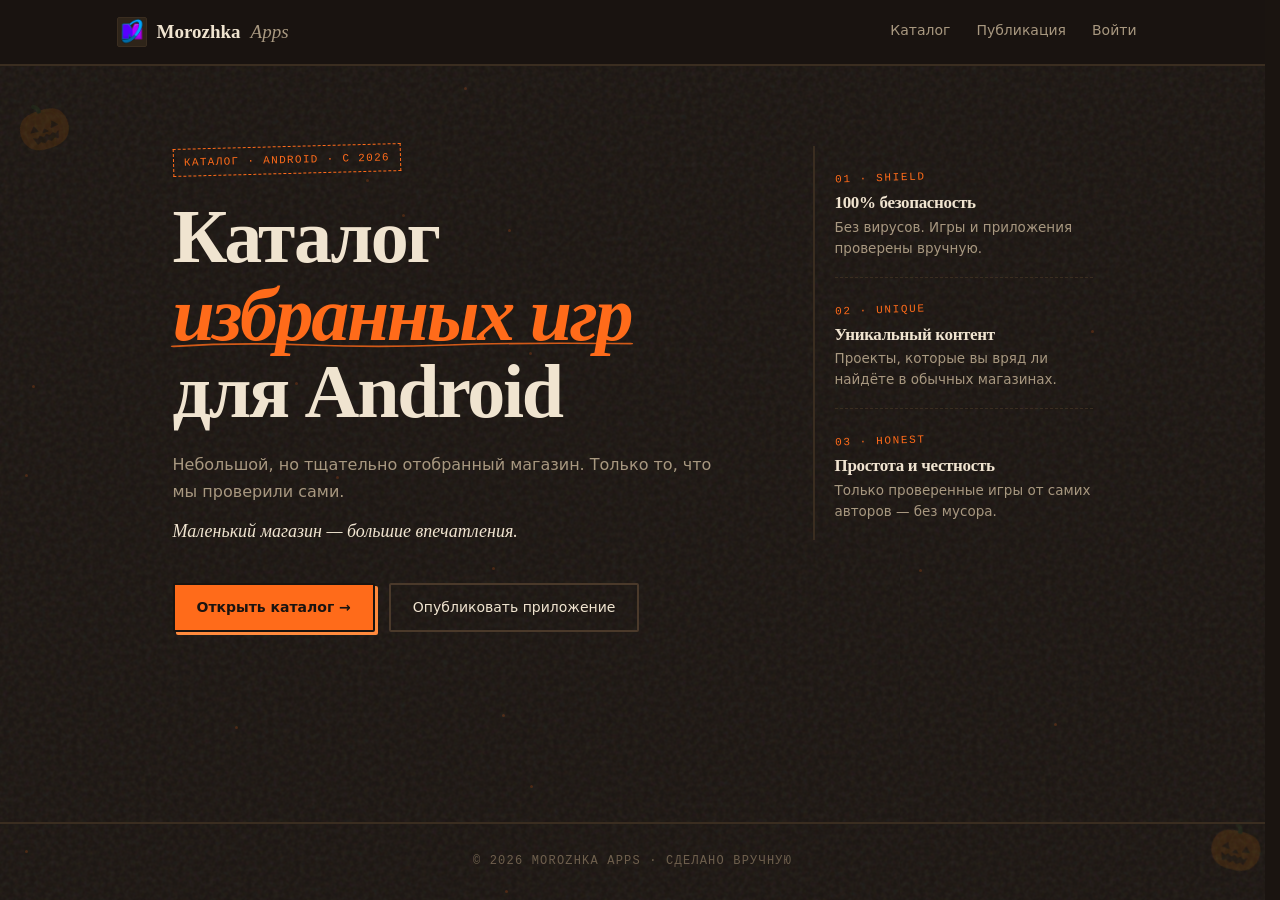
==== commit b6733c54: "Update index.html" ====
--- a/index.html
+++ b/index.html
@@ -28,36 +28,40 @@
   </header>
 
   <main class="hero">
-    <div class="hero-label">каталог · android · с 2026</div>
-    <h1>Каталог <em>избранных игр</em><br>для Android</h1>
-    <p class="hero-desc">
-      Небольшой, но тщательно отобранный магазин. Только то, что мы проверили сами.
-    </p>
-    <p class="hero-tagline">Маленький магазин — большие впечатления.</p>
+  <div class="hero-inner">
+    <div>
+      <div class="hero-label">каталог · android · с 2026</div>
+      <h1>Каталог <em>избранных игр</em><br>для Android</h1>
+      <p class="hero-desc">
+        Небольшой, но тщательно отобранный магазин. Только то, что мы проверили сами.
+      </p>
+      <p class="hero-tagline">Маленький магазин — большие впечатления.</p>
+
+      <div class="hero-links">
+        <a href="catalog.html" class="btn-primary boo-hover">Открыть каталог →</a>
+        <a href="publish.html" class="btn-secondary">Опубликовать приложение</a>
+      </div>
+    </div>
 
     <div class="hero-features">
       <div class="feature">
-        <div class="feature-icon">01 / SHIELD</div>
+        <div class="feature-num">01 · SHIELD</div>
         <h3>100% безопасность</h3>
         <p>Без вирусов. Игры и приложения проверены вручную.</p>
       </div>
       <div class="feature">
-        <div class="feature-icon">02 / UNIQUE</div>
+        <div class="feature-num">02 · UNIQUE</div>
         <h3>Уникальный контент</h3>
         <p>Проекты, которые вы вряд ли найдёте в обычных магазинах.</p>
       </div>
       <div class="feature">
-        <div class="feature-icon">03 / HONEST</div>
+        <div class="feature-num">03 · HONEST</div>
         <h3>Простота и честность</h3>
         <p>Только проверенные игры от самих авторов — без мусора.</p>
       </div>
     </div>
-
-    <div class="hero-links">
-      <a href="catalog.html" class="btn-primary">Открыть каталог →</a>
-      <a href="publish.html" class="btn-secondary">Опубликовать приложение</a>
-    </div>
-  </main>
+  </div>
+</main>
 
   <footer>
     <div class="container">© 2026 MOROZHKA APPS · СДЕЛАНО ВРУЧНУЮ</div>
--- a/css/style.css
+++ b/css/style.css
@@ -3,91 +3,110 @@
 * { box-sizing: border-box; margin: 0; padding: 0; }
 
 :root {
-  --bg:        #0A0A0A;
-  --surface:   #141414;
-  --surface-2: #1C1C1C;
-  --border:    #2A2A2A;
-  --border-2:  #3A3A3A;
-  --text:      #F5F5F5;
-  --muted:     #9A9A9A;
-  --muted-2:   #666;
-  --accent:    #FF7A00;
-  --accent-2:  #FF9A33;
-  --accent-dim:#3D2000;
-  --danger:    #E5484D;
-  --success:   #30A46C;
-  --warning:   #FFB224;
-  --radius: 8px;
-  --font: system-ui, -apple-system, 'Segoe UI', Roboto, 'Helvetica Neue', Arial, sans-serif;
-  --mono: 'SF Mono', Monaco, Consolas, 'Liberation Mono', monospace;
+  /* Палитра — тёмно-коричневый + тыквенный оранжевый */
+  --bg:         #1a1410;
+  --bg-2:       #211a14;
+  --surface:    #251d15;
+  --surface-2:  #2e2419;
+  --border:     #3a2d20;
+  --border-2:   #4a392a;
+
+  --text:       #f0e4d0;
+  --muted:      #a89880;
+  --muted-2:    #6e5f4d;
+
+  --orange:     #ff6b1a;
+  --orange-2:   #ff8a3d;
+  --orange-dim: #3d1f08;
+
+  --danger:     #e5484d;
+  --success:    #7ab863;
+  --warning:    #ffb224;
+
+  --radius: 2px;
+
+  /* Шрифты — serif для заголовков, sans для текста, mono для акцентов */
+  --serif: Georgia, 'Times New Roman', 'Liberation Serif', serif;
+  --sans: system-ui, -apple-system, 'Segoe UI', Roboto, 'Helvetica Neue', Arial, sans-serif;
+  --mono: 'Courier New', 'Courier', monospace;
 }
 
 html, body { height: 100%; }
+
 body {
   background: var(--bg);
   color: var(--text);
-  font-family: var(--font);
+  font-family: var(--sans);
   font-size: 15px;
-  line-height: 1.6;
+  line-height: 1.65;
   min-height: 100vh;
   display: flex;
   flex-direction: column;
   -webkit-font-smoothing: antialiased;
   position: relative;
   overflow-x: hidden;
-}
-
-a { color: var(--accent); text-decoration: none; transition: color 0.15s; }
-a:hover { color: var(--accent-2); }
-
-h1, h2, h3, h4 { font-family: var(--font); font-weight: 700; letter-spacing: -0.02em; }
+
+  /* Зерно на фоне — делает его «бумажным» */
+  background-image:
+    url("data:image/svg+xml,%3Csvg viewBox='0 0 200 200' xmlns='http://www.w3.org/2000/svg'%3E%3Cfilter id='n'%3E%3CfeTurbulence type='fractalNoise' baseFrequency='0.85' numOctaves='2'/%3E%3C/filter%3E%3Crect width='100%25' height='100%25' filter='url(%23n)' opacity='0.08'/%3E%3C/svg%3E");
+  background-attachment: fixed;
+}
+
+main { flex: 1 0 auto; padding-bottom: 32px; overflow: visible; min-width: 0; }
+footer { flex-shrink: 0; }
+
+a {
+  color: var(--orange);
+  text-decoration: underline;
+  text-decoration-thickness: 1px;
+  text-underline-offset: 3px;
+  transition: color 0.15s;
+}
+a:hover { color: var(--orange-2); }
+
+h1, h2, h3, h4 {
+  font-family: var(--serif);
+  font-weight: 700;
+  letter-spacing: -0.02em;
+  line-height: 1.15;
+}
 
 .container { max-width: 1080px; margin: 0 auto; padding: 0 24px; width: 100%; }
 
 /* ============= ЛИСТОПАД ============= */
 #leaf-fall {
-  position: fixed;
-  inset: 0;
-  pointer-events: none;
-  z-index: 0;
-  overflow: hidden;
+  position: fixed; inset: 0;
+  pointer-events: none; z-index: 0; overflow: hidden;
 }
 .leaf {
-  position: absolute;
-  top: -50px;
-  font-size: 20px;
-  opacity: 0.7;
+  position: absolute; top: -50px;
+  font-size: 20px; opacity: 0.7;
   animation: fall linear infinite;
   will-change: transform;
 }
 @keyframes fall {
   0%   { transform: translateY(-50px) rotate(0deg); opacity: 0; }
-  10%  { opacity: 0.7; }
-  90%  { opacity: 0.7; }
+  10%  { opacity: 0.6; }
+  90%  { opacity: 0.6; }
   100% { transform: translateY(105vh) rotate(360deg); opacity: 0; }
 }
 
-/* Тыквы по углам */
 .pumpkin-corner {
-  position: fixed;
-  font-size: 40px;
-  z-index: 1;
-  pointer-events: none;
-  opacity: 0.15;
-  user-select: none;
-}
-.pumpkin-corner.tl { top: 80px; left: 20px; transform: rotate(-15deg); }
-.pumpkin-corner.br { bottom: 20px; right: 20px; transform: rotate(15deg); }
+  position: fixed; font-size: 44px;
+  z-index: 1; pointer-events: none;
+  opacity: 0.12; user-select: none;
+}
+.pumpkin-corner.tl { top: 90px; left: 16px; transform: rotate(-18deg); }
+.pumpkin-corner.br { bottom: 16px; right: 16px; transform: rotate(14deg); }
 @media (max-width: 720px) { .pumpkin-corner { display: none; } }
 
-/* Основной контент поверх листопада */
 header, main, footer { position: relative; z-index: 2; }
 
 /* ============= ШАПКА ============= */
 header {
-  border-bottom: 1px solid var(--border);
-  background: rgba(10,10,10,0.9);
-  backdrop-filter: blur(10px);
+  border-bottom: 2px solid var(--border);
+  background: rgba(26, 20, 16, 0.95);
+  backdrop-filter: blur(6px);
   position: sticky; top: 0; z-index: 50;
 }
 header .container {
@@ -96,305 +115,456 @@
 }
 .brand {
   display: flex; align-items: center; gap: 10px;
-  font-weight: 700; font-size: 16px; color: var(--text);
+  font-family: var(--serif); font-weight: 700;
+  font-size: 19px; color: var(--text);
+  text-decoration: none;
 }
 .brand-mark {
-  width: 28px; height: 28px; border-radius: 6px;
-  object-fit: cover; display: block;
-  background: var(--surface-2);
-  flex-shrink: 0;
-  box-shadow: 0 0 0 1px var(--border);
-}
-.brand span { color: var(--accent); font-weight: 600; }
-
-nav { display: flex; gap: 2px; }
-nav a {
-  padding: 8px 14px; border-radius: 6px;
-  color: var(--muted); font-size: 14px; font-weight: 500;
-  min-width: 84px; text-align: center; display: inline-block;
-  transition: all 0.15s;
-}
-nav a:hover { color: var(--text); background: var(--surface); }
-nav a.active { color: var(--accent); background: var(--accent-dim); }
-
-/* ============= ГЛАВНАЯ ============= */
-.hero {
-  flex: 1;
-  display: flex; flex-direction: column; align-items: center;
-  text-align: center;
-  padding: 100px 24px 80px;
-}
-.hero-label {
-  font-family: var(--mono); font-size: 12px;
-  color: var(--accent);
-  text-transform: uppercase; letter-spacing: 0.15em;
-  margin-bottom: 28px;
-  padding: 6px 14px;
-  border: 1px solid var(--accent-dim);
-  border-radius: 999px;
-  background: rgba(255,122,0,0.05);
-}
-.hero h1 {
-  font-size: clamp(38px, 7vw, 68px);
-  line-height: 1.05;
-  margin-bottom: 24px;
-  max-width: 780px;
-  font-weight: 800;
-}
-.hero h1 em {
-  font-style: normal;
-  color: var(--accent);
-  text-shadow: 0 0 40px rgba(255,122,0,0.3);
-}
-.hero-desc {
-  max-width: 560px;
-  color: var(--muted);
-  font-size: 16px;
-  line-height: 1.65;
-  margin-bottom: 12px;
-}
-.hero-tagline {
-  font-weight: 500;
-  color: var(--text); font-size: 16px; margin-bottom: 48px;
-}
-
-.hero-features {
-  display: grid;
-  grid-template-columns: repeat(3, 1fr);
-  gap: 16px;
-  max-width: 920px;
-  width: 100%;
-  margin-bottom: 48px;
-}
-@media (max-width: 720px) { .hero-features { grid-template-columns: 1fr; } }
-.feature {
-  padding: 24px 20px;
-  text-align: left;
-  background: var(--surface);
-  border: 1px solid var(--border);
-  border-radius: var(--radius);
-  transition: all 0.2s;
-  position: relative;
-  overflow: hidden;
-}
-.feature::before {
-  content: '🎃';
-  position: absolute;
-  top: -10px; right: -10px;
-  font-size: 48px;
-  opacity: 0.08;
-  transform: rotate(15deg);
-  pointer-events: none;
-}
-.feature:hover {
-  border-color: var(--accent);
-  transform: translateY(-2px);
-}
-.feature-icon {
-  font-family: var(--mono); font-size: 11px;
-  color: var(--accent);
-  display: block;
-  margin-bottom: 12px; letter-spacing: 0.08em;
-}
-.feature h3 {
-  font-size: 15px; margin-bottom: 8px; color: var(--text);
-}
-.feature p { color: var(--muted); font-size: 14px; line-height: 1.6; }
-
-.hero-links {
-  display: flex; gap: 12px; flex-wrap: wrap; justify-content: center;
-}
-.btn-primary {
-  padding: 12px 24px;
-  background: var(--accent); color: #0A0A0A;
-  border: 1px solid var(--accent);
-  border-radius: var(--radius);
-  font-family: inherit; font-size: 14px; font-weight: 700;
-  cursor: pointer; transition: all 0.15s;
-  display: inline-flex; align-items: center; gap: 8px;
-}
-.btn-primary:hover {
-  background: var(--accent-2); border-color: var(--accent-2);
-  box-shadow: 0 0 20px rgba(255,122,0,0.4);
-  transform: translateY(-1px);
-  color: #0A0A0A;
-}
-.btn-secondary {
-  padding: 12px 24px;
-  background: transparent; color: var(--text);
-  border: 1px solid var(--border-2);
-  border-radius: var(--radius);
-  font-family: inherit; font-size: 14px; font-weight: 500;
-  cursor: pointer; transition: all 0.15s;
-  display: inline-flex; align-items: center; gap: 8px;
-}
-.btn-secondary:hover { border-color: var(--accent); color: var(--accent); }
-
-/* ============= FOOTER ============= */
-footer {
-  border-top: 1px solid var(--border);
-  padding: 32px 0;
-  color: var(--muted-2); font-size: 13px;
-  text-align: center;
-  font-family: var(--mono);
-}
-
-/* ============= КАТАЛОГ ============= */
-.page-header {
-  padding: 56px 0 32px;
-  margin-bottom: 24px;
-}
-.page-header h1 { font-size: 32px; margin-bottom: 8px; font-weight: 700; }
-.page-header p { color: var(--muted); font-size: 15px; }
-
-.filters {
-  display: flex; gap: 8px; flex-wrap: wrap;
-  margin-bottom: 32px;
-  padding-bottom: 20px;
-  border-bottom: 1px solid var(--border);
-}
-.filter-btn {
-  padding: 6px 14px;
-  background: transparent; border: 1px solid var(--border);
-  color: var(--muted); border-radius: 999px;
-  font-family: inherit; font-size: 13px; font-weight: 500;
-  cursor: pointer; transition: all 0.15s;
-}
-.filter-btn:hover { color: var(--text); border-color: var(--border-2); }
-.filter-btn.active {
-  background: var(--accent); color: #0A0A0A;
-  border-color: var(--accent);
-}
-
-.apps-grid {
-  display: grid;
-  grid-template-columns: repeat(auto-fill, minmax(320px, 1fr));
-  gap: 14px;
-  margin-bottom: 80px;
-}
-
-.app-card {
-  background: var(--surface);
-  border: 1px solid var(--border);
-  border-radius: var(--radius);
-  padding: 18px;
-  display: flex; gap: 16px;
-  color: var(--text);
-  transition: all 0.2s;
-  min-height: 88px;
-  height: 100%;
-  align-items: center;
-  position: relative;
-  overflow: hidden;
-}
-.app-card::after {
-  content: '';
-  position: absolute;
-  left: 0; top: 0; bottom: 0;
-  width: 3px;
-  background: var(--accent);
-  transform: scaleY(0);
-  transform-origin: top;
-  transition: transform 0.2s;
-}
-.app-card:hover {
-  border-color: var(--accent);
-  background: var(--surface-2);
-  color: var(--text);
-  transform: translateY(-2px);
-}
-.app-card:hover::after { transform: scaleY(1); }
-.app-card .icon {
-  width: 52px; height: 52px;
-  border-radius: 12px;
+  width: 30px; height: 30px;
+  border-radius: 2px;
   object-fit: cover;
   background: var(--surface-2);
   flex-shrink: 0;
   border: 1px solid var(--border);
 }
+.brand em {
+  font-style: italic;
+  color: var(--orange);
+  font-family: var(--serif);
+}
+.brand span {
+  color: var(--muted);
+  font-weight: 400;
+  font-style: italic;
+}
+
+nav { display: flex; gap: 2px; }
+nav a {
+  padding: 6px 12px;
+  color: var(--muted);
+  font-family: var(--sans);
+  font-size: 14px;
+  text-decoration: none;
+  border-bottom: 2px solid transparent;
+  transition: all 0.15s;
+}
+nav a:hover { color: var(--text); border-bottom-color: var(--muted-2); }
+nav a.active {
+  color: var(--orange);
+  border-bottom-color: var(--orange);
+}
+
+/* ============= ГЛАВНАЯ ============= */
+.hero {
+  flex: 1;
+  padding: 80px 24px 60px;
+  position: relative;
+  overflow: hidden;
+}
+.hero-inner {
+  max-width: 920px; margin: 0 auto;
+  display: grid;
+  grid-template-columns: 1fr;
+  gap: 40px;
+}
+@media (min-width: 860px) {
+  .hero-inner { grid-template-columns: 1fr 280px; gap: 48px; align-items: start; }
+}
+
+.hero-label {
+  display: inline-block;
+  font-family: var(--mono);
+  font-size: 11px;
+  color: var(--orange);
+  letter-spacing: 0.12em;
+  text-transform: uppercase;
+  padding: 4px 10px;
+  border: 1px dashed var(--orange);
+  margin-bottom: 24px;
+  transform: rotate(-1.5deg);
+}
+
+.hero h1 {
+  font-family: var(--serif);
+  font-size: clamp(40px, 7vw, 76px);
+  line-height: 1.02;
+  margin-bottom: 20px;
+  max-width: 700px;
+  font-weight: 700;
+  letter-spacing: -0.03em;
+}
+.hero h1 em {
+  font-style: italic;
+  color: var(--orange);
+  position: relative;
+  display: inline-block;
+}
+.hero h1 em::after {
+  /* рукописное подчёркивание */
+  content: '';
+  position: absolute;
+  left: -4px; right: -4px; bottom: 4px;
+  height: 8px;
+  background: url("data:image/svg+xml,%3Csvg xmlns='http://www.w3.org/2000/svg' viewBox='0 0 200 12' preserveAspectRatio='none'%3E%3Cpath d='M2 8 Q 30 2 60 6 T 120 6 T 198 4' stroke='%23ff6b1a' stroke-width='2.5' fill='none' stroke-linecap='round'/%3E%3C/svg%3E") no-repeat center / 100% 100%;
+  opacity: 0.8;
+}
+
+.hero-desc {
+  color: var(--muted);
+  font-size: 16px;
+  line-height: 1.7;
+  margin-bottom: 12px;
+  max-width: 540px;
+}
+.hero-tagline {
+  font-family: var(--serif);
+  font-style: italic;
+  color: var(--text);
+  font-size: 18px;
+  margin-bottom: 36px;
+}
+
+.hero-links {
+  display: flex; gap: 14px; flex-wrap: wrap;
+}
+
+/* Кнопки с оттиском — как на старых постерах */
+.btn-primary {
+  padding: 11px 22px;
+  background: var(--orange);
+  color: #1a1410;
+  border: 2px solid #1a1410;
+  border-radius: var(--radius);
+  font-family: var(--sans);
+  font-size: 14px;
+  font-weight: 700;
+  text-decoration: none;
+  cursor: pointer;
+  display: inline-flex; align-items: center; gap: 8px;
+  box-shadow: 3px 3px 0 0 var(--orange-2);
+  transition: all 0.1s;
+}
+.btn-primary:hover {
+  transform: translate(1px, 1px);
+  box-shadow: 2px 2px 0 0 var(--orange-2);
+  color: #1a1410;
+}
+.btn-primary:active {
+  transform: translate(3px, 3px);
+  box-shadow: 0 0 0 0 var(--orange-2);
+}
+
+.btn-secondary {
+  padding: 11px 22px;
+  background: transparent;
+  color: var(--text);
+  border: 2px solid var(--border-2);
+  border-radius: var(--radius);
+  font-family: var(--sans);
+  font-size: 14px;
+  font-weight: 500;
+  text-decoration: none;
+  cursor: pointer;
+  display: inline-flex; align-items: center; gap: 8px;
+  transition: all 0.15s;
+}
+.btn-secondary:hover { border-color: var(--orange); color: var(--orange); }
+
+/* Асимметричный блок «фич» — сбоку от hero */
+.hero-features {
+  display: flex;
+  flex-direction: column;
+  gap: 0;
+  border-left: 2px solid var(--border);
+  padding-left: 20px;
+}
+.feature {
+  padding: 18px 0;
+  border-bottom: 1px dashed var(--border);
+  position: relative;
+}
+.feature:last-child { border-bottom: none; }
+.feature-num {
+  font-family: var(--mono);
+  font-size: 11px;
+  color: var(--orange);
+  letter-spacing: 0.15em;
+  display: inline-block;
+  margin-bottom: 6px;
+  transform: rotate(-2deg);
+}
+.feature h3 {
+  font-family: var(--serif);
+  font-size: 17px;
+  font-weight: 700;
+  margin-bottom: 4px;
+  color: var(--text);
+}
+.feature p {
+  color: var(--muted);
+  font-size: 13.5px;
+  line-height: 1.55;
+}
+
+/* ============= FOOTER ============= */
+footer {
+  border-top: 2px solid var(--border);
+  padding: 28px 0;
+  margin-top: 64px;
+  color: var(--muted-2);
+  font-size: 12px;
+  text-align: center;
+  font-family: var(--mono);
+  letter-spacing: 0.1em;
+}
+
+/* ============= КАТАЛОГ ============= */
+.page-header {
+  padding: 56px 0 24px;
+  margin-bottom: 24px;
+  border-bottom: 1px solid var(--border);
+}
+.page-header h1 {
+  font-family: var(--serif);
+  font-size: 44px;
+  margin-bottom: 8px;
+  font-weight: 700;
+  letter-spacing: -0.03em;
+}
+.page-header h1::after {
+  content: ' ✦';
+  color: var(--orange);
+  font-size: 0.5em;
+  vertical-align: super;
+}
+.page-header p { color: var(--muted); font-size: 15px; }
+
+.filters {
+  display: flex; gap: 10px; flex-wrap: wrap;
+  margin-bottom: 32px;
+  padding-bottom: 20px;
+}
+.filter-btn {
+  padding: 6px 14px;
+  background: transparent;
+  border: 1px solid var(--border-2);
+  color: var(--muted);
+  border-radius: var(--radius);
+  font-family: var(--mono);
+  font-size: 12px;
+  letter-spacing: 0.06em;
+  cursor: pointer;
+  transition: all 0.15s;
+}
+.filter-btn:hover { color: var(--text); border-color: var(--text); }
+.filter-btn.active {
+  background: var(--orange);
+  color: #1a1410;
+  border-color: var(--orange);
+  font-weight: 700;
+}
+
+/* Карточки — не сетка, а список с толстой левой линией */
+.apps-grid {
+  display: flex;
+  flex-direction: column;
+  gap: 0;
+  margin-bottom: 80px;
+  border-top: 1px solid var(--border);
+}
+
+.app-card {
+  display: flex;
+  gap: 20px;
+  padding: 22px 0;
+  color: var(--text);
+  text-decoration: none;
+  border-bottom: 1px solid var(--border);
+  align-items: center;
+  position: relative;
+  transition: all 0.15s;
+}
+.app-card::before {
+  content: '';
+  position: absolute;
+  left: -12px; top: 0; bottom: 0;
+  width: 3px;
+  background: var(--orange);
+  transform: scaleY(0);
+  transform-origin: center;
+  transition: transform 0.15s;
+}
+.app-card:hover { color: var(--text); padding-left: 4px; }
+.app-card:hover::before { transform: scaleY(1); }
+.app-card:hover h3 { color: var(--orange); }
+
+.app-card .icon {
+  width: 56px; height: 56px;
+  border-radius: var(--radius);
+  object-fit: cover;
+  background: var(--surface-2);
+  flex-shrink: 0;
+  border: 1px solid var(--border);
+}
 .app-card .body { flex: 1; min-width: 0; }
 .app-card h3 {
-  font-size: 15px; margin-bottom: 4px; color: var(--text); font-weight: 600;
+  font-family: var(--serif);
+  font-size: 20px;
+  margin-bottom: 2px;
+  color: var(--text);
+  font-weight: 700;
   overflow: hidden; text-overflow: ellipsis; white-space: nowrap;
+  transition: color 0.15s;
 }
 .app-card .author {
-  font-size: 13px; color: var(--muted); margin-bottom: 8px;
-}
-.app-card .author a { color: var(--muted); }
-.app-card .author a:hover { color: var(--accent); }
+  font-family: var(--serif);
+  font-style: italic;
+  font-size: 14px;
+  color: var(--muted);
+  margin-bottom: 6px;
+}
+.app-card .author a { color: var(--muted); text-decoration: none; border-bottom: 1px dotted var(--muted-2); }
+.app-card .author a:hover { color: var(--orange); border-color: var(--orange); }
 .app-card .meta {
-  display: flex; gap: 14px; flex-wrap: wrap;
-  font-family: var(--mono); font-size: 11px;
+  display: flex; gap: 16px; flex-wrap: wrap;
+  font-family: var(--mono);
+  font-size: 11.5px;
   color: var(--muted-2);
+  letter-spacing: 0.02em;
 }
 .app-card .meta span { white-space: nowrap; }
+.app-card .meta .soon {
+  color: var(--warning);
+  border: 1px solid var(--warning);
+  padding: 1px 6px;
+  border-radius: 2px;
+  font-size: 10.5px;
+  text-transform: uppercase;
+  letter-spacing: 0.08em;
+}
 
 .empty {
-  color: var(--muted); text-align: center;
-  padding: 80px 20px; grid-column: 1/-1;
-  border: 1px dashed var(--border); border-radius: var(--radius);
-  font-size: 14px;
+  color: var(--muted);
+  text-align: center;
+  padding: 64px 20px;
+  border: 1px dashed var(--border);
+  font-family: var(--serif);
+  font-style: italic;
+  font-size: 15px;
 }
 
 /* ============= СТРАНИЦА ПРИЛОЖЕНИЯ ============= */
 .app-detail {
   display: grid;
-  grid-template-columns: 1fr 340px;
+  grid-template-columns: 1fr 320px;
   gap: 48px;
   padding: 48px 0 80px;
-}
+  align-items: start;
+  min-width: 0;
+}
+.app-detail > div { min-width: 0; }
 @media (max-width: 860px) { .app-detail { grid-template-columns: 1fr; gap: 32px; } }
 
 .app-top {
   display: flex; gap: 24px; align-items: flex-start;
-  padding-bottom: 32px; border-bottom: 1px solid var(--border);
-  margin-bottom: 32px;
+  padding-bottom: 28px;
+  border-bottom: 2px solid var(--border);
+  margin-bottom: 28px;
 }
 .app-top img.app-icon {
   width: 88px; height: 88px;
-  border-radius: 20px; object-fit: cover;
-  background: var(--surface-2); border: 1px solid var(--border);
+  border-radius: var(--radius);
+  object-fit: cover;
+  background: var(--surface-2);
+  border: 1px solid var(--border);
   flex-shrink: 0;
 }
-.app-top h1 { font-size: 28px; margin-bottom: 6px; font-weight: 700; }
+.app-top h1 {
+  font-family: var(--serif);
+  font-size: 36px;
+  margin-bottom: 4px;
+  font-weight: 700;
+  letter-spacing: -0.03em;
+}
 .app-top .author-line {
-  color: var(--muted); font-size: 14px; margin-bottom: 12px;
-}
-.app-top .author-line a { color: var(--accent); }
+  font-family: var(--serif);
+  font-style: italic;
+  color: var(--muted);
+  font-size: 15px;
+  margin-bottom: 10px;
+}
+.app-top .author-line a { color: var(--orange); }
 
 .pill-row { display: flex; gap: 6px; flex-wrap: wrap; }
 .pill {
-  font-family: var(--mono); font-size: 11px;
-  padding: 4px 10px; border-radius: 999px;
-  background: var(--surface-2); color: var(--muted);
+  font-family: var(--mono);
+  font-size: 10.5px;
+  padding: 3px 9px;
+  border-radius: 2px;
+  background: var(--surface-2);
+  color: var(--muted);
   border: 1px solid var(--border);
-}
-.pill.accent { background: var(--accent-dim); color: var(--accent); border-color: var(--accent-dim); }
-
-.section {
-  margin-bottom: 40px;
-}
+  text-transform: uppercase;
+  letter-spacing: 0.06em;
+}
+.pill.accent {
+  background: var(--orange-dim);
+  color: var(--orange);
+  border-color: var(--orange);
+}
+
+.section { margin-bottom: 40px; }
 .section-title {
   font-family: var(--mono);
-  font-size: 11px; font-weight: 500;
-  color: var(--accent);
-  text-transform: uppercase; letter-spacing: 0.12em;
-  margin-bottom: 16px;
-}
-.section p { color: var(--text); white-space: pre-wrap; font-size: 15px; line-height: 1.7; }
+  font-size: 11px;
+  font-weight: 500;
+  color: var(--orange);
+  text-transform: uppercase;
+  letter-spacing: 0.15em;
+  margin-bottom: 14px;
+  display: flex; align-items: center; gap: 10px;
+}
+.section-title::before {
+  content: '✦';
+  color: var(--orange);
+}
+.section-title::after {
+  content: '';
+  flex: 1; height: 1px;
+  background: var(--border);
+}
+.section p {
+  color: var(--text);
+  white-space: pre-wrap;
+  font-size: 15px;
+  line-height: 1.75;
+}
 
 .screenshots {
-  display: flex; gap: 12px; overflow-x: auto; padding-bottom: 8px;
+  display: flex; gap: 12px;
+  overflow-x: auto;
+  padding-bottom: 8px;
+  max-width: 100%;
+  -webkit-overflow-scrolling: touch;
 }
 .screenshots img {
-  height: 260px; border-radius: 8px;
+  height: 240px;
+  max-height: 240px;
+  width: auto; max-width: 100%;
+  border-radius: var(--radius);
   border: 1px solid var(--border);
   flex-shrink: 0;
   background: var(--surface-2);
+  object-fit: contain;
+}
+@media (max-width: 720px) {
+  .screenshots img { height: 180px; max-height: 180px; }
 }
 
 .info-grid {
-  display: grid; grid-template-columns: 1fr 1fr; gap: 1px;
+  display: grid;
+  grid-template-columns: 1fr 1fr;
+  gap: 1px;
   background: var(--border);
   border: 1px solid var(--border);
   border-radius: var(--radius);
@@ -402,12 +572,18 @@
 }
 .info-row {
   background: var(--surface);
-  padding: 14px 16px;
+  padding: 12px 16px;
   display: flex; justify-content: space-between; align-items: center;
 }
-.info-row .k { color: var(--muted); font-size: 13px; }
+.info-row .k {
+  color: var(--muted);
+  font-size: 13px;
+  font-family: var(--serif);
+  font-style: italic;
+}
 .info-row .v {
-  font-family: var(--mono); font-size: 12px;
+  font-family: var(--mono);
+  font-size: 12px;
   color: var(--text);
 }
 .info-row .v.yes { color: var(--warning); }
@@ -416,86 +592,134 @@
 .download-box {
   position: sticky; top: 88px;
   background: var(--surface);
-  border: 1px solid var(--border);
-  border-radius: var(--radius);
-  padding: 24px;
-}
+  border: 2px solid var(--border);
+  border-radius: var(--radius);
+  padding: 22px;
+  align-self: start;
+  max-width: 100%;
+}
+@media (max-width: 860px) {
+  .download-box { position: static; top: auto; }
+}
+
 .download-box .size {
   font-family: var(--mono);
-  font-size: 11px; color: var(--muted-2);
-  text-align: center; margin-top: 12px;
+  font-size: 11px;
+  color: var(--muted-2);
+  text-align: center;
+  margin-top: 10px;
+  letter-spacing: 0.05em;
 }
 .download-btn {
   display: flex; align-items: center; justify-content: center; gap: 8px;
   width: 100%;
   padding: 14px;
-  background: var(--accent);
-  color: #0A0A0A; border: none; border-radius: var(--radius);
-  font-family: inherit; font-size: 15px; font-weight: 700;
-  cursor: pointer; transition: all 0.15s;
+  background: var(--orange);
+  color: #1a1410;
+  border: 2px solid #1a1410;
+  border-radius: var(--radius);
+  font-family: var(--sans);
+  font-size: 15px;
+  font-weight: 700;
+  cursor: pointer;
+  box-shadow: 3px 3px 0 0 var(--orange-2);
+  transition: all 0.1s;
 }
 .download-btn:hover {
-  background: var(--accent-2);
-  box-shadow: 0 0 24px rgba(255,122,0,0.4);
+  transform: translate(1px, 1px);
+  box-shadow: 2px 2px 0 0 var(--orange-2);
+}
+.download-btn-soon {
+  background: var(--surface-2) !important;
+  color: var(--muted) !important;
+  border: 2px dashed var(--border-2) !important;
+  box-shadow: none !important;
+  cursor: not-allowed !important;
+  font-style: italic;
+}
+.download-btn-soon:hover {
+  transform: none !important;
+  box-shadow: none !important;
 }
 
 .download-meta {
   margin-top: 20px;
   display: flex; flex-direction: column; gap: 8px;
-  font-family: var(--mono); font-size: 11px;
+  font-family: var(--mono);
+  font-size: 11px;
   color: var(--muted-2);
 }
 .download-meta div { display: flex; justify-content: space-between; }
 
 /* ============= ОТЗЫВЫ ============= */
 .review {
-  padding: 20px 0;
-  border-bottom: 1px solid var(--border);
+  padding: 18px 0;
+  border-bottom: 1px dashed var(--border);
 }
 .review:last-child { border-bottom: none; }
 .review-head {
   display: flex; justify-content: space-between; align-items: center;
-  margin-bottom: 8px;
-}
-.review-name { font-weight: 600; font-size: 14px; color: var(--text); }
-.review-stars { color: var(--accent); font-size: 13px; letter-spacing: 2px; }
+  margin-bottom: 6px;
+}
+.review-name {
+  font-family: var(--serif);
+  font-weight: 700;
+  font-size: 15px;
+  color: var(--text);
+}
+.review-stars { color: var(--orange); font-size: 13px; letter-spacing: 3px; }
 .review-date {
-  color: var(--muted-2); font-size: 11px;
+  color: var(--muted-2);
+  font-size: 11px;
   font-family: var(--mono);
   margin-top: 8px;
-}
-.review-text { color: var(--text); font-size: 14px; line-height: 1.6; }
+  letter-spacing: 0.05em;
+}
+.review-text { color: var(--text); font-size: 14.5px; line-height: 1.65; }
 
 .review-form {
   display: flex; flex-direction: column; gap: 12px;
   margin-top: 24px; padding-top: 24px;
-  border-top: 1px solid var(--border);
+  border-top: 2px solid var(--border);
 }
 
 /* ============= ФОРМЫ ============= */
 input, select, textarea {
   width: 100%;
-  padding: 11px 14px;
-  background: var(--bg);
-  border: 1px solid var(--border);
-  border-radius: var(--radius);
-  color: var(--text);
-  font-family: inherit;
+  padding: 10px 14px;
+  background: var(--bg-2);
+  border: 1px solid var(--border-2);
+  border-radius: var(--radius);
+  color: var(--text);
+  font-family: var(--sans);
   font-size: 14px;
   transition: all 0.15s;
 }
 input:focus, select:focus, textarea:focus {
-  outline: none; border-color: var(--accent);
-  box-shadow: 0 0 0 3px rgba(255,122,0,0.15);
-}
-textarea { resize: vertical; min-height: 80px; }
+  outline: none;
+  border-color: var(--orange);
+  background: var(--bg);
+}
+textarea { resize: vertical; min-height: 90px; }
 
 .form-group { margin-bottom: 20px; }
 .form-group label {
-  display: block; font-size: 13px; color: var(--text);
-  margin-bottom: 8px; font-weight: 500;
-}
-.form-group .hint { font-size: 12px; color: var(--muted); margin-top: 6px; }
+  display: block;
+  font-family: var(--mono);
+  font-size: 11px;
+  color: var(--orange);
+  text-transform: uppercase;
+  letter-spacing: 0.1em;
+  margin-bottom: 8px;
+  font-weight: 500;
+}
+.form-group .hint {
+  font-family: var(--serif);
+  font-style: italic;
+  font-size: 12.5px;
+  color: var(--muted);
+  margin-top: 6px;
+}
 .form-row { display: grid; grid-template-columns: 1fr 1fr; gap: 16px; }
 @media (max-width: 600px) { .form-row { grid-template-columns: 1fr; } }
 
@@ -504,104 +728,141 @@
   position: relative;
   border: 2px dashed var(--border-2);
   border-radius: var(--radius);
-  padding: 32px 20px;
+  padding: 28px 20px;
   text-align: center;
   cursor: pointer;
   transition: all 0.2s;
-  background: var(--surface);
+  background: var(--bg-2);
 }
 .file-input-wrap:hover, .file-input-wrap.drag {
-  border-color: var(--accent);
-  background: var(--accent-dim);
+  border-color: var(--orange);
+  background: var(--orange-dim);
 }
 .file-input-wrap input[type="file"] {
   position: absolute; inset: 0; opacity: 0; cursor: pointer;
   width: 100%; height: 100%; padding: 0;
 }
-.file-input-icon { font-size: 32px; margin-bottom: 8px; display: block; }
+.file-input-icon { font-size: 28px; margin-bottom: 8px; display: block; }
 .file-input-text { color: var(--muted); font-size: 14px; }
 .file-input-text strong { color: var(--text); }
 .file-input-name {
-  margin-top: 10px; font-size: 13px;
-  color: var(--accent); font-family: var(--mono);
+  margin-top: 10px;
+  font-size: 12px;
+  color: var(--orange);
+  font-family: var(--mono);
   word-break: break-all;
 }
 
 /* ============= КНОПКИ ============= */
 .btn {
   padding: 10px 20px;
-  background: var(--accent); color: #0A0A0A;
-  border: 1px solid var(--accent);
-  border-radius: var(--radius);
-  font-family: inherit; font-size: 14px; font-weight: 600;
-  cursor: pointer; transition: all 0.15s;
+  background: var(--orange);
+  color: #1a1410;
+  border: 2px solid #1a1410;
+  border-radius: var(--radius);
+  font-family: var(--sans);
+  font-size: 14px;
+  font-weight: 700;
+  cursor: pointer;
+  box-shadow: 3px 3px 0 0 var(--orange-2);
+  transition: all 0.1s;
   display: inline-flex; align-items: center; gap: 6px;
 }
-.btn:hover { background: var(--accent-2); border-color: var(--accent-2); }
+.btn:hover {
+  transform: translate(1px, 1px);
+  box-shadow: 2px 2px 0 0 var(--orange-2);
+}
 .btn:disabled { opacity: 0.4; cursor: not-allowed; }
 
 .btn-ghost {
-  background: transparent; border: 1px solid var(--border-2); color: var(--text);
-}
-.btn-ghost:hover { border-color: var(--accent); color: var(--accent); background: transparent; }
-
-.btn-danger { background: transparent; border-color: var(--danger); color: var(--danger); }
-.btn-danger:hover { background: var(--danger); color: white; border-color: var(--danger); }
-
-.btn-success { background: var(--success); border-color: var(--success); color: #fff; }
-.btn-success:hover { background: #258954; border-color: #258954; }
-
-.btn-sm { padding: 6px 12px; font-size: 12px; }
+  background: transparent;
+  border: 2px solid var(--border-2);
+  color: var(--text);
+  box-shadow: none;
+}
+.btn-ghost:hover { border-color: var(--orange); color: var(--orange); transform: none; }
+
+.btn-danger { background: transparent; border-color: var(--danger); color: var(--danger); box-shadow: 3px 3px 0 0 var(--danger); }
+.btn-danger:hover { background: var(--danger); color: white; border-color: var(--danger); box-shadow: 2px 2px 0 0 #a02828; transform: translate(1px,1px); }
+
+.btn-success { background: var(--success); border-color: #1a1410; color: #1a1410; }
+.btn-success:hover { background: #6aa356; }
+
+.btn-sm { padding: 5px 11px; font-size: 12px; box-shadow: 2px 2px 0 0 var(--orange-2); }
 
 /* ============= ЛОГИН ============= */
 .login-wrap {
   max-width: 400px; margin: 80px auto;
-  background: var(--surface); border: 1px solid var(--border);
-  border-radius: var(--radius); padding: 40px 32px;
+  background: var(--surface);
+  border: 2px solid var(--border);
+  border-radius: var(--radius);
+  padding: 40px 32px;
   position: relative;
 }
 .login-wrap::before {
   content: '🎃';
   position: absolute;
-  top: -24px; left: 50%;
-  transform: translateX(-50%);
+  top: -28px; left: 50%;
+  transform: translateX(-50%) rotate(-8deg);
   font-size: 40px;
 }
-.login-wrap h1 { text-align: center; margin-bottom: 28px; font-size: 22px; font-weight: 700; }
+.login-wrap h1 {
+  text-align: center;
+  margin-bottom: 28px;
+  font-family: var(--serif);
+  font-size: 26px;
+  font-weight: 700;
+}
 
 /* ============= АДМИН ============= */
 .admin-item {
-  background: var(--surface); border: 1px solid var(--border);
-  border-radius: var(--radius);
-  padding: 16px;
-  margin-bottom: 10px;
+  background: var(--surface);
+  border: 1px solid var(--border);
+  border-radius: var(--radius);
+  padding: 14px;
+  margin-bottom: 8px;
   display: flex; gap: 16px; align-items: center;
 }
 .admin-item img {
-  width: 42px; height: 42px; border-radius: 10px;
-  object-fit: cover; background: var(--surface-2); flex-shrink: 0;
+  width: 42px; height: 42px;
+  border-radius: var(--radius);
+  object-fit: cover;
+  background: var(--surface-2);
+  flex-shrink: 0;
 }
 .admin-item .grow { flex: 1; min-width: 0; }
-.admin-item h4 { font-size: 14px; margin-bottom: 2px; font-weight: 600; }
+.admin-item h4 {
+  font-family: var(--serif);
+  font-size: 15px;
+  margin-bottom: 2px;
+  font-weight: 700;
+}
 .admin-item small {
-  color: var(--muted-2); font-size: 11.5px;
+  color: var(--muted-2);
+  font-size: 11.5px;
   font-family: var(--mono);
 }
 .admin-item .actions { display: flex; gap: 6px; flex-shrink: 0; }
 
 /* ============= EMBED ============= */
 .embed-wrap {
-  border: 1px solid var(--border); border-radius: var(--radius);
-  background: var(--surface); overflow: hidden;
+  border: 2px solid var(--border);
+  border-radius: var(--radius);
+  background: var(--surface);
+  overflow: hidden;
   margin-bottom: 32px;
 }
 .embed-header {
   display: flex; align-items: center; justify-content: space-between;
-  padding: 14px 20px;
+  padding: 12px 18px;
   border-bottom: 1px solid var(--border);
   background: var(--surface-2);
 }
-.embed-header h3 { font-size: 14px; font-family: inherit; font-weight: 600; }
+.embed-header h3 {
+  font-family: var(--serif);
+  font-size: 15px;
+  font-weight: 700;
+}
 .embed-wrap iframe {
   width: 100%; border: none; display: block;
   background: white;
@@ -611,60 +872,63 @@
 .profile-header {
   display: flex; gap: 24px; align-items: center;
   padding: 56px 0 40px;
-  border-bottom: 1px solid var(--border);
+  border-bottom: 2px solid var(--border);
   margin-bottom: 40px;
 }
 .profile-header img {
-  width: 96px; height: 96px; border-radius: 50%;
-  object-fit: cover; background: var(--surface-2);
-  border: 2px solid var(--border);
+  width: 96px; height: 96px;
+  border-radius: 50%;
+  object-fit: cover;
+  background: var(--surface-2);
+  border: 2px solid var(--orange);
   flex-shrink: 0;
 }
-.profile-header h1 { font-size: 32px; margin-bottom: 6px; font-weight: 700; }
+.profile-header h1 {
+  font-family: var(--serif);
+  font-size: 38px;
+  margin-bottom: 4px;
+  font-weight: 700;
+  letter-spacing: -0.03em;
+}
 .profile-header .slug {
   font-family: var(--mono);
-  color: var(--muted); font-size: 13px;
-  margin-bottom: 12px;
-}
-.profile-header .bio { color: var(--muted); font-size: 15px; max-width: 600px; }
+  color: var(--muted);
+  font-size: 13px;
+  margin-bottom: 10px;
+  letter-spacing: 0.05em;
+}
+.profile-header .bio {
+  font-family: var(--serif);
+  font-style: italic;
+  color: var(--muted);
+  font-size: 15px;
+  max-width: 600px;
+  line-height: 1.6;
+}
 
 /* ============= КНОПКА НАВЕРХ ============= */
 .back-to-top {
   position: fixed;
-  bottom: 24px;
-  right: 24px;
-  width: 44px;
-  height: 44px;
-  border-radius: 50%;
-  background: var(--accent);
-  color: #0A0A0A;
-  border: none;
+  bottom: 24px; right: 24px;
+  width: 44px; height: 44px;
+  border-radius: var(--radius);
+  background: var(--orange);
+  color: #1a1410;
+  border: 2px solid #1a1410;
   cursor: pointer;
   display: none;
-  align-items: center;
-  justify-content: center;
-  font-size: 20px;
-  font-weight: 700;
+  align-items: center; justify-content: center;
+  font-size: 20px; font-weight: 700;
   z-index: 100;
-  box-shadow: 0 4px 20px rgba(255,122,0,0.4);
-  transition: all 0.2s;
-}
-.back-to-top:hover { transform: translateY(-3px); }
+  box-shadow: 3px 3px 0 0 var(--orange-2);
+  transition: all 0.1s;
+}
+.back-to-top:hover { transform: translate(1px,1px); box-shadow: 2px 2px 0 0 var(--orange-2); }
 .back-to-top.visible { display: flex; }
 
 #content, main { min-height: 400px; }
 
 .hidden { display: none !important; }
-
-/* ============= ФИКС ПАРОЛЯ ============= */
-/* Убираем наезжание текста на поле */
-.form-group input[type="password"] {
-  padding-right: 44px;
-}
-.login-wrap .form-group:last-of-type,
-#passwordForm .form-group:last-of-type {
-  margin-bottom: 28px;
-}
 
 /* ============= КУРСОР-ТЫКВА ============= */
 body.halloween-cursor {
@@ -676,45 +940,41 @@
 }
 
 /* ============= BOO ПРИ НАВЕДЕНИИ ============= */
-.boo-hover {
-  position: relative;
-}
+.boo-hover { position: relative; }
 .boo-hover::after {
   content: 'BOO!';
   position: absolute;
   top: -30px; right: 0;
-  background: var(--accent);
-  color: #0A0A0A;
+  background: var(--orange);
+  color: #1a1410;
   padding: 4px 10px;
-  border-radius: 4px;
-  font-size: 12px;
-  font-weight: 700;
-  font-family: var(--mono);
+  border-radius: 2px;
+  font-size: 11px;
+  font-weight: 700;
+  font-family: var(--mono);
+  letter-spacing: 0.1em;
   opacity: 0;
-  transform: translateY(10px);
+  transform: translateY(10px) rotate(-4deg);
   transition: all 0.2s;
   pointer-events: none;
   white-space: nowrap;
 }
-.boo-hover:hover::after {
-  opacity: 1;
-  transform: translateY(0);
-}
-
-/* ============= СНЕЖОК/ЗВЁЗДЫ (мелкие точки) ============= */
+.boo-hover:hover::after { opacity: 1; transform: translateY(0) rotate(-4deg); }
+
+/* ============= МЕРЦАЮЩИЕ ТОЧКИ ============= */
 .spooky-dot {
   position: fixed;
   width: 3px; height: 3px;
-  background: var(--accent);
+  background: var(--orange);
   border-radius: 50%;
-  opacity: 0.3;
+  opacity: 0.2;
   pointer-events: none;
   z-index: 0;
-  animation: twinkle 3s ease-in-out infinite;
+  animation: twinkle 4s ease-in-out infinite;
 }
 @keyframes twinkle {
-  0%, 100% { opacity: 0.1; }
-  50% { opacity: 0.5; }
+  0%, 100% { opacity: 0.08; }
+  50% { opacity: 0.4; }
 }
 
 @media (prefers-reduced-motion: reduce) {
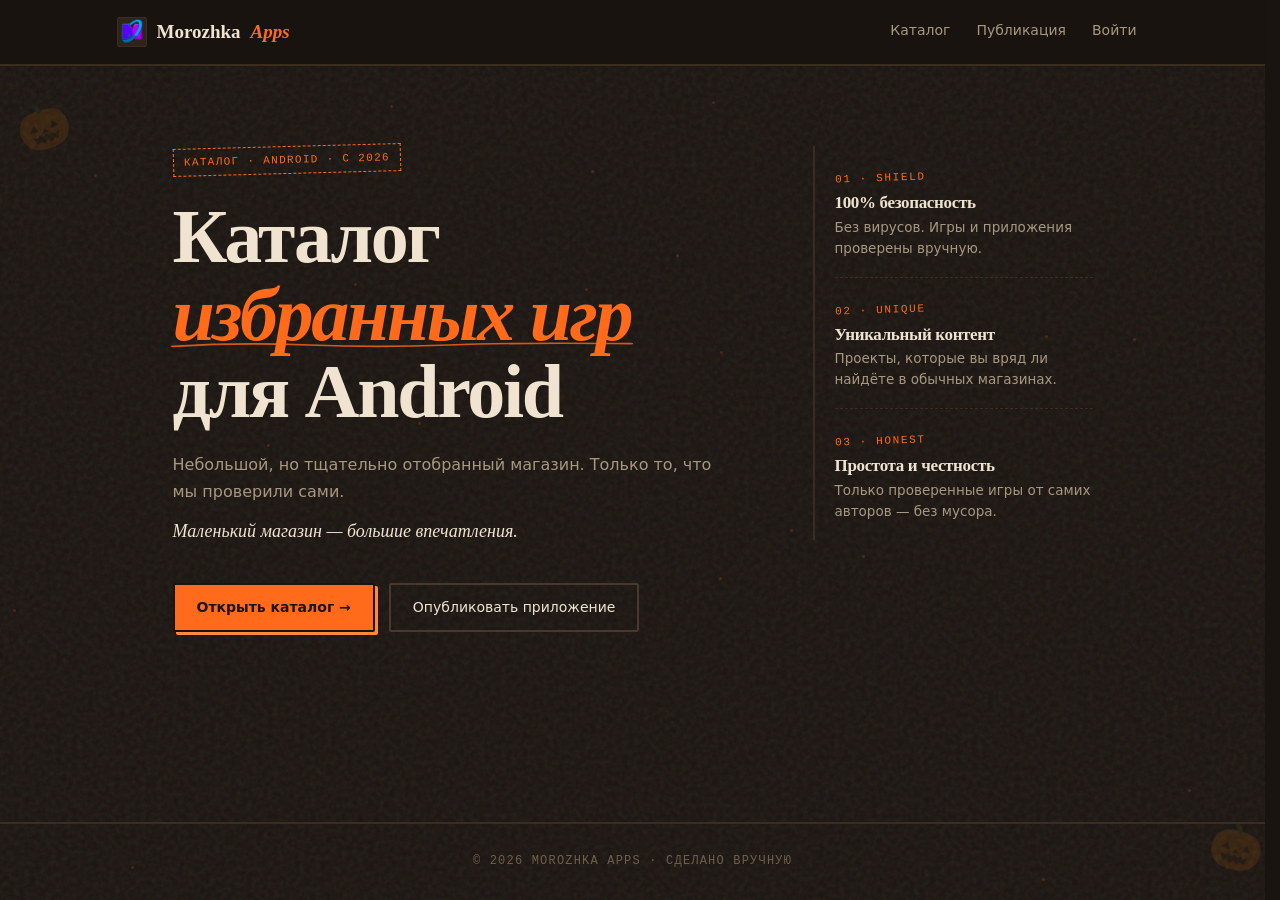
==== commit e35c2d71: "Update index.html" ====
--- a/index.html
+++ b/index.html
@@ -10,14 +10,14 @@
   <meta property="og:image" content="https://morozhkatop-games.github.io/Morozhka-apps/favicon.png">
   <meta property="og:type" content="website">
   <meta property="og:url" content="https://morozhkatop-games.github.io/Morozhka-apps/">
-  <link rel="stylesheet" href="css/style.css">
+  <link rel="stylesheet" href="css/style.css?v=2">
 </head>
 <body>
   <header>
     <div class="container">
       <a href="index.html" class="brand">
         <img class="brand-mark" src="favicon.png" alt="">
-        Morozhka <span>Apps</span>
+        Morozhka <em>Apps</em>
       </a>
       <nav>
         <a href="catalog.html">Каталог</a>
@@ -28,45 +28,41 @@
   </header>
 
   <main class="hero">
-  <div class="hero-inner">
-    <div>
-      <div class="hero-label">каталог · android · с 2026</div>
-      <h1>Каталог <em>избранных игр</em><br>для Android</h1>
-      <p class="hero-desc">
-        Небольшой, но тщательно отобранный магазин. Только то, что мы проверили сами.
-      </p>
-      <p class="hero-tagline">Маленький магазин — большие впечатления.</p>
-
-      <div class="hero-links">
-        <a href="catalog.html" class="btn-primary boo-hover">Открыть каталог →</a>
-        <a href="publish.html" class="btn-secondary">Опубликовать приложение</a>
+    <div class="hero-inner">
+      <div>
+        <div class="hero-label">каталог · android · с 2026</div>
+        <h1>Каталог <em>избранных игр</em><br>для Android</h1>
+        <p class="hero-desc">Небольшой, но тщательно отобранный магазин. Только то, что мы проверили сами.</p>
+        <p class="hero-tagline">Маленький магазин — большие впечатления.</p>
+        <div class="hero-links">
+          <a href="catalog.html" class="btn-primary boo-hover">Открыть каталог →</a>
+          <a href="publish.html" class="btn-secondary">Опубликовать приложение</a>
+        </div>
+      </div>
+      <div class="hero-features">
+        <div class="feature">
+          <div class="feature-num">01 · SHIELD</div>
+          <h3>100% безопасность</h3>
+          <p>Без вирусов. Игры и приложения проверены вручную.</p>
+        </div>
+        <div class="feature">
+          <div class="feature-num">02 · UNIQUE</div>
+          <h3>Уникальный контент</h3>
+          <p>Проекты, которые вы вряд ли найдёте в обычных магазинах.</p>
+        </div>
+        <div class="feature">
+          <div class="feature-num">03 · HONEST</div>
+          <h3>Простота и честность</h3>
+          <p>Только проверенные игры от самих авторов — без мусора.</p>
+        </div>
       </div>
     </div>
-
-    <div class="hero-features">
-      <div class="feature">
-        <div class="feature-num">01 · SHIELD</div>
-        <h3>100% безопасность</h3>
-        <p>Без вирусов. Игры и приложения проверены вручную.</p>
-      </div>
-      <div class="feature">
-        <div class="feature-num">02 · UNIQUE</div>
-        <h3>Уникальный контент</h3>
-        <p>Проекты, которые вы вряд ли найдёте в обычных магазинах.</p>
-      </div>
-      <div class="feature">
-        <div class="feature-num">03 · HONEST</div>
-        <h3>Простота и честность</h3>
-        <p>Только проверенные игры от самих авторов — без мусора.</p>
-      </div>
-    </div>
-  </div>
-</main>
+  </main>
 
   <footer>
     <div class="container">© 2026 MOROZHKA APPS · СДЕЛАНО ВРУЧНУЮ</div>
   </footer>
-  <script type="module" src="js/nav.js"></script>
-  <script type="module" src="js/halloween.js"></script>
+  <script type="module" src="js/nav.js?v=2"></script>
+  <script type="module" src="js/halloween.js?v=2"></script>
 </body>
 </html>
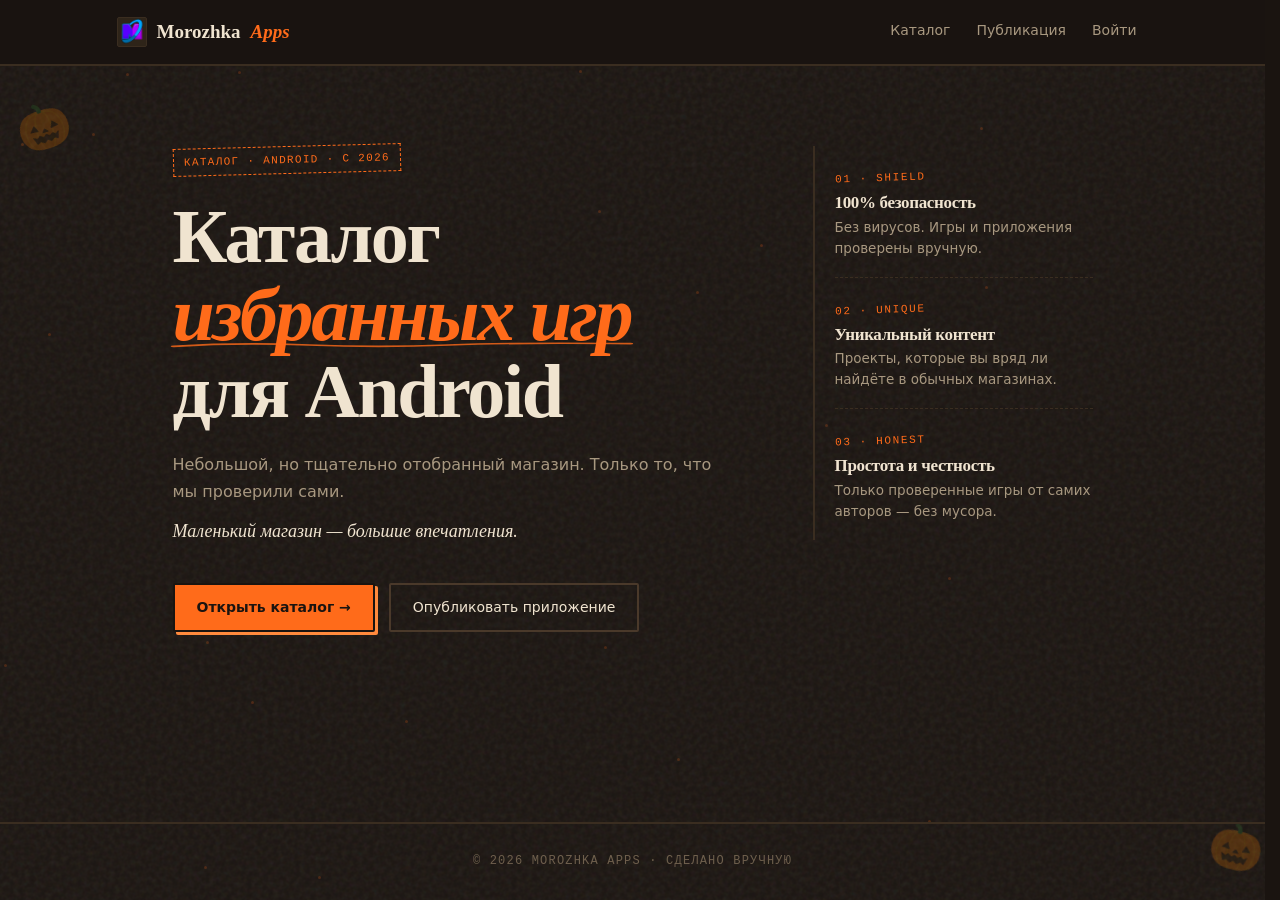
==== commit 04cf1c44: "Update index.html" ====
--- a/index.html
+++ b/index.html
@@ -10,7 +10,7 @@
   <meta property="og:image" content="https://morozhkatop-games.github.io/Morozhka-apps/favicon.png">
   <meta property="og:type" content="website">
   <meta property="og:url" content="https://morozhkatop-games.github.io/Morozhka-apps/">
-  <link rel="stylesheet" href="css/style.css?v=2">
+  <link rel="stylesheet" href="css/style.css?v=15">
 </head>
 <body>
   <header>
@@ -62,7 +62,7 @@
   <footer>
     <div class="container">© 2026 MOROZHKA APPS · СДЕЛАНО ВРУЧНУЮ</div>
   </footer>
-  <script type="module" src="js/nav.js?v=2"></script>
-  <script type="module" src="js/halloween.js?v=2"></script>
+  <script type="module" src="js/nav.js?v=15"></script>
+  <script type="module" src="js/halloween.js?v=15"></script>
 </body>
 </html>
--- a/css/style.css
+++ b/css/style.css
@@ -1,31 +1,23 @@
 html { scroll-behavior: smooth; scrollbar-gutter: stable; }
-
 * { box-sizing: border-box; margin: 0; padding: 0; }
 
 :root {
-  /* Палитра — тёмно-коричневый + тыквенный оранжевый */
-  --bg:         #1a1410;
-  --bg-2:       #211a14;
-  --surface:    #251d15;
-  --surface-2:  #2e2419;
-  --border:     #3a2d20;
-  --border-2:   #4a392a;
-
-  --text:       #f0e4d0;
-  --muted:      #a89880;
-  --muted-2:    #6e5f4d;
-
-  --orange:     #ff6b1a;
-  --orange-2:   #ff8a3d;
+  --bg: #1a1410;
+  --bg-2: #211a14;
+  --surface: #251d15;
+  --surface-2: #2e2419;
+  --border: #3a2d20;
+  --border-2: #4a392a;
+  --text: #f0e4d0;
+  --muted: #a89880;
+  --muted-2: #6e5f4d;
+  --orange: #ff6b1a;
+  --orange-2: #ff8a3d;
   --orange-dim: #3d1f08;
-
-  --danger:     #e5484d;
-  --success:    #7ab863;
-  --warning:    #ffb224;
-
+  --danger: #e5484d;
+  --success: #7ab863;
+  --warning: #ffb224;
   --radius: 2px;
-
-  /* Шрифты — serif для заголовков, sans для текста, mono для акцентов */
   --serif: Georgia, 'Times New Roman', 'Liberation Serif', serif;
   --sans: system-ui, -apple-system, 'Segoe UI', Roboto, 'Helvetica Neue', Arial, sans-serif;
   --mono: 'Courier New', 'Courier', monospace;
@@ -45,938 +37,391 @@
   -webkit-font-smoothing: antialiased;
   position: relative;
   overflow-x: hidden;
-
-  /* Зерно на фоне — делает его «бумажным» */
-  background-image:
-    url("data:image/svg+xml,%3Csvg viewBox='0 0 200 200' xmlns='http://www.w3.org/2000/svg'%3E%3Cfilter id='n'%3E%3CfeTurbulence type='fractalNoise' baseFrequency='0.85' numOctaves='2'/%3E%3C/filter%3E%3Crect width='100%25' height='100%25' filter='url(%23n)' opacity='0.08'/%3E%3C/svg%3E");
+  background-image: url("data:image/svg+xml,%3Csvg viewBox='0 0 200 200' xmlns='http://www.w3.org/2000/svg'%3E%3Cfilter id='n'%3E%3CfeTurbulence type='fractalNoise' baseFrequency='0.85' numOctaves='2'/%3E%3C/filter%3E%3Crect width='100%25' height='100%25' filter='url(%23n)' opacity='0.08'/%3E%3C/svg%3E");
   background-attachment: fixed;
 }
 
 main { flex: 1 0 auto; padding-bottom: 32px; overflow: visible; min-width: 0; }
 footer { flex-shrink: 0; }
 
-a {
-  color: var(--orange);
-  text-decoration: underline;
-  text-decoration-thickness: 1px;
-  text-underline-offset: 3px;
-  transition: color 0.15s;
-}
+a { color: var(--orange); text-decoration: underline; text-decoration-thickness: 1px; text-underline-offset: 3px; transition: color 0.15s; }
 a:hover { color: var(--orange-2); }
 
-h1, h2, h3, h4 {
-  font-family: var(--serif);
-  font-weight: 700;
-  letter-spacing: -0.02em;
-  line-height: 1.15;
-}
+h1, h2, h3, h4 { font-family: var(--serif); font-weight: 700; letter-spacing: -0.02em; line-height: 1.15; }
 
 .container { max-width: 1080px; margin: 0 auto; padding: 0 24px; width: 100%; }
 
-/* ============= ЛИСТОПАД ============= */
-#leaf-fall {
-  position: fixed; inset: 0;
-  pointer-events: none; z-index: 0; overflow: hidden;
-}
-.leaf {
-  position: absolute; top: -50px;
-  font-size: 20px; opacity: 0.7;
-  animation: fall linear infinite;
-  will-change: transform;
-}
+#leaf-fall { position: fixed; inset: 0; pointer-events: none; z-index: 0; overflow: hidden; }
+.leaf { position: absolute; top: -50px; font-size: 20px; opacity: 0.7; animation: fall linear infinite; will-change: transform; }
 @keyframes fall {
-  0%   { transform: translateY(-50px) rotate(0deg); opacity: 0; }
-  10%  { opacity: 0.6; }
-  90%  { opacity: 0.6; }
+  0% { transform: translateY(-50px) rotate(0deg); opacity: 0; }
+  10% { opacity: 0.6; }
+  90% { opacity: 0.6; }
   100% { transform: translateY(105vh) rotate(360deg); opacity: 0; }
 }
 
-.pumpkin-corner {
-  position: fixed; font-size: 44px;
-  z-index: 1; pointer-events: none;
-  opacity: 0.12; user-select: none;
-}
+.pumpkin-corner { position: fixed; font-size: 44px; z-index: 1; pointer-events: none; opacity: 0.12; user-select: none; }
 .pumpkin-corner.tl { top: 90px; left: 16px; transform: rotate(-18deg); }
 .pumpkin-corner.br { bottom: 16px; right: 16px; transform: rotate(14deg); }
 @media (max-width: 720px) { .pumpkin-corner { display: none; } }
 
 header, main, footer { position: relative; z-index: 2; }
 
-/* ============= ШАПКА ============= */
 header {
   border-bottom: 2px solid var(--border);
   background: rgba(26, 20, 16, 0.95);
   backdrop-filter: blur(6px);
+  -webkit-backdrop-filter: blur(6px);
   position: sticky; top: 0; z-index: 50;
 }
-header .container {
-  display: flex; align-items: center; justify-content: space-between;
-  height: 64px;
-}
-.brand {
-  display: flex; align-items: center; gap: 10px;
-  font-family: var(--serif); font-weight: 700;
-  font-size: 19px; color: var(--text);
-  text-decoration: none;
-}
-.brand-mark {
-  width: 30px; height: 30px;
-  border-radius: 2px;
-  object-fit: cover;
-  background: var(--surface-2);
-  flex-shrink: 0;
-  border: 1px solid var(--border);
-}
-.brand em {
-  font-style: italic;
-  color: var(--orange);
-  font-family: var(--serif);
-}
-.brand span {
-  color: var(--muted);
-  font-weight: 400;
-  font-style: italic;
-}
+header .container { display: flex; align-items: center; justify-content: space-between; height: 64px; }
+.brand { display: flex; align-items: center; gap: 10px; font-family: var(--serif); font-weight: 700; font-size: 19px; color: var(--text); text-decoration: none; }
+.brand-mark { width: 30px; height: 30px; border-radius: 2px; object-fit: cover; background: var(--surface-2); flex-shrink: 0; border: 1px solid var(--border); }
+.brand em { font-style: italic; color: var(--orange); font-family: var(--serif); }
+.brand span { color: var(--muted); font-weight: 400; font-style: italic; }
 
 nav { display: flex; gap: 2px; }
-nav a {
-  padding: 6px 12px;
-  color: var(--muted);
-  font-family: var(--sans);
-  font-size: 14px;
-  text-decoration: none;
-  border-bottom: 2px solid transparent;
-  transition: all 0.15s;
-}
+nav a { padding: 6px 12px; color: var(--muted); font-family: var(--sans); font-size: 14px; text-decoration: none; border-bottom: 2px solid transparent; transition: all 0.15s; }
 nav a:hover { color: var(--text); border-bottom-color: var(--muted-2); }
-nav a.active {
-  color: var(--orange);
-  border-bottom-color: var(--orange);
-}
-
-/* ============= ГЛАВНАЯ ============= */
-.hero {
-  flex: 1;
-  padding: 80px 24px 60px;
-  position: relative;
-  overflow: hidden;
-}
-.hero-inner {
-  max-width: 920px; margin: 0 auto;
-  display: grid;
-  grid-template-columns: 1fr;
-  gap: 40px;
-}
-@media (min-width: 860px) {
-  .hero-inner { grid-template-columns: 1fr 280px; gap: 48px; align-items: start; }
-}
+nav a.active { color: var(--orange); border-bottom-color: var(--orange); }
+
+.hero { flex: 1; padding: 80px 24px 60px; position: relative; overflow: hidden; }
+.hero-inner { max-width: 920px; margin: 0 auto; display: grid; grid-template-columns: 1fr; gap: 40px; }
+@media (min-width: 860px) { .hero-inner { grid-template-columns: 1fr 280px; gap: 48px; align-items: start; } }
 
 .hero-label {
-  display: inline-block;
-  font-family: var(--mono);
-  font-size: 11px;
-  color: var(--orange);
-  letter-spacing: 0.12em;
-  text-transform: uppercase;
-  padding: 4px 10px;
-  border: 1px dashed var(--orange);
-  margin-bottom: 24px;
-  transform: rotate(-1.5deg);
+  display: inline-block; font-family: var(--mono); font-size: 11px; color: var(--orange);
+  letter-spacing: 0.12em; text-transform: uppercase; padding: 4px 10px;
+  border: 1px dashed var(--orange); margin-bottom: 24px; transform: rotate(-1.5deg);
 }
 
 .hero h1 {
-  font-family: var(--serif);
-  font-size: clamp(40px, 7vw, 76px);
-  line-height: 1.02;
-  margin-bottom: 20px;
-  max-width: 700px;
-  font-weight: 700;
-  letter-spacing: -0.03em;
-}
-.hero h1 em {
-  font-style: italic;
-  color: var(--orange);
-  position: relative;
-  display: inline-block;
-}
+  font-family: var(--serif); font-size: clamp(40px, 7vw, 76px); line-height: 1.02;
+  margin-bottom: 20px; max-width: 700px; font-weight: 700; letter-spacing: -0.03em;
+}
+.hero h1 em { font-style: italic; color: var(--orange); position: relative; display: inline-block; }
 .hero h1 em::after {
-  /* рукописное подчёркивание */
-  content: '';
-  position: absolute;
-  left: -4px; right: -4px; bottom: 4px;
-  height: 8px;
+  content: ''; position: absolute; left: -4px; right: -4px; bottom: 4px; height: 8px;
   background: url("data:image/svg+xml,%3Csvg xmlns='http://www.w3.org/2000/svg' viewBox='0 0 200 12' preserveAspectRatio='none'%3E%3Cpath d='M2 8 Q 30 2 60 6 T 120 6 T 198 4' stroke='%23ff6b1a' stroke-width='2.5' fill='none' stroke-linecap='round'/%3E%3C/svg%3E") no-repeat center / 100% 100%;
   opacity: 0.8;
 }
 
-.hero-desc {
-  color: var(--muted);
-  font-size: 16px;
-  line-height: 1.7;
-  margin-bottom: 12px;
-  max-width: 540px;
-}
-.hero-tagline {
-  font-family: var(--serif);
-  font-style: italic;
-  color: var(--text);
-  font-size: 18px;
-  margin-bottom: 36px;
-}
-
-.hero-links {
-  display: flex; gap: 14px; flex-wrap: wrap;
-}
-
-/* Кнопки с оттиском — как на старых постерах */
+.hero-desc { color: var(--muted); font-size: 16px; line-height: 1.7; margin-bottom: 12px; max-width: 540px; }
+.hero-tagline { font-family: var(--serif); font-style: italic; color: var(--text); font-size: 18px; margin-bottom: 36px; }
+.hero-links { display: flex; gap: 14px; flex-wrap: wrap; }
+
 .btn-primary {
-  padding: 11px 22px;
-  background: var(--orange);
-  color: #1a1410;
-  border: 2px solid #1a1410;
-  border-radius: var(--radius);
-  font-family: var(--sans);
-  font-size: 14px;
-  font-weight: 700;
-  text-decoration: none;
-  cursor: pointer;
+  padding: 11px 22px; background: var(--orange); color: #1a1410;
+  border: 2px solid #1a1410; border-radius: var(--radius);
+  font-family: var(--sans); font-size: 14px; font-weight: 700;
+  text-decoration: none; cursor: pointer;
   display: inline-flex; align-items: center; gap: 8px;
-  box-shadow: 3px 3px 0 0 var(--orange-2);
-  transition: all 0.1s;
-}
-.btn-primary:hover {
-  transform: translate(1px, 1px);
-  box-shadow: 2px 2px 0 0 var(--orange-2);
-  color: #1a1410;
-}
-.btn-primary:active {
-  transform: translate(3px, 3px);
-  box-shadow: 0 0 0 0 var(--orange-2);
-}
+  box-shadow: 3px 3px 0 0 var(--orange-2); transition: all 0.1s;
+}
+.btn-primary:hover { transform: translate(1px, 1px); box-shadow: 2px 2px 0 0 var(--orange-2); color: #1a1410; }
+.btn-primary:active { transform: translate(3px, 3px); box-shadow: 0 0 0 0 var(--orange-2); }
 
 .btn-secondary {
-  padding: 11px 22px;
-  background: transparent;
-  color: var(--text);
-  border: 2px solid var(--border-2);
-  border-radius: var(--radius);
-  font-family: var(--sans);
-  font-size: 14px;
-  font-weight: 500;
-  text-decoration: none;
-  cursor: pointer;
-  display: inline-flex; align-items: center; gap: 8px;
-  transition: all 0.15s;
+  padding: 11px 22px; background: transparent; color: var(--text);
+  border: 2px solid var(--border-2); border-radius: var(--radius);
+  font-family: var(--sans); font-size: 14px; font-weight: 500;
+  text-decoration: none; cursor: pointer;
+  display: inline-flex; align-items: center; gap: 8px; transition: all 0.15s;
 }
 .btn-secondary:hover { border-color: var(--orange); color: var(--orange); }
 
-/* Асимметричный блок «фич» — сбоку от hero */
-.hero-features {
-  display: flex;
-  flex-direction: column;
-  gap: 0;
-  border-left: 2px solid var(--border);
-  padding-left: 20px;
-}
-.feature {
-  padding: 18px 0;
-  border-bottom: 1px dashed var(--border);
-  position: relative;
-}
+.hero-features { display: flex; flex-direction: column; gap: 0; border-left: 2px solid var(--border); padding-left: 20px; }
+.feature { padding: 18px 0; border-bottom: 1px dashed var(--border); position: relative; }
 .feature:last-child { border-bottom: none; }
-.feature-num {
-  font-family: var(--mono);
-  font-size: 11px;
-  color: var(--orange);
-  letter-spacing: 0.15em;
-  display: inline-block;
-  margin-bottom: 6px;
-  transform: rotate(-2deg);
-}
-.feature h3 {
-  font-family: var(--serif);
-  font-size: 17px;
-  font-weight: 700;
-  margin-bottom: 4px;
-  color: var(--text);
-}
-.feature p {
-  color: var(--muted);
-  font-size: 13.5px;
-  line-height: 1.55;
-}
-
-/* ============= FOOTER ============= */
+.feature-num { font-family: var(--mono); font-size: 11px; color: var(--orange); letter-spacing: 0.15em; display: inline-block; margin-bottom: 6px; transform: rotate(-2deg); }
+.feature h3 { font-family: var(--serif); font-size: 17px; font-weight: 700; margin-bottom: 4px; color: var(--text); }
+.feature p { color: var(--muted); font-size: 13.5px; line-height: 1.55; }
+
 footer {
-  border-top: 2px solid var(--border);
-  padding: 28px 0;
-  margin-top: 64px;
-  color: var(--muted-2);
-  font-size: 12px;
-  text-align: center;
-  font-family: var(--mono);
-  letter-spacing: 0.1em;
-}
-
-/* ============= КАТАЛОГ ============= */
-.page-header {
-  padding: 56px 0 24px;
-  margin-bottom: 24px;
-  border-bottom: 1px solid var(--border);
-}
-.page-header h1 {
-  font-family: var(--serif);
-  font-size: 44px;
-  margin-bottom: 8px;
-  font-weight: 700;
-  letter-spacing: -0.03em;
-}
-.page-header h1::after {
-  content: ' ✦';
-  color: var(--orange);
-  font-size: 0.5em;
-  vertical-align: super;
-}
+  border-top: 2px solid var(--border); padding: 28px 0; margin-top: 64px;
+  color: var(--muted-2); font-size: 12px; text-align: center;
+  font-family: var(--mono); letter-spacing: 0.1em;
+}
+
+.page-header { padding: 56px 0 24px; margin-bottom: 24px; border-bottom: 1px solid var(--border); }
+.page-header h1 { font-family: var(--serif); font-size: 44px; margin-bottom: 8px; font-weight: 700; letter-spacing: -0.03em; }
+.page-header h1::after { content: ' ✦'; color: var(--orange); font-size: 0.5em; vertical-align: super; }
 .page-header p { color: var(--muted); font-size: 15px; }
 
-.filters {
-  display: flex; gap: 10px; flex-wrap: wrap;
-  margin-bottom: 32px;
-  padding-bottom: 20px;
-}
+.filters { display: flex; gap: 10px; flex-wrap: wrap; margin-bottom: 32px; padding-bottom: 20px; }
 .filter-btn {
-  padding: 6px 14px;
-  background: transparent;
-  border: 1px solid var(--border-2);
-  color: var(--muted);
-  border-radius: var(--radius);
-  font-family: var(--mono);
-  font-size: 12px;
-  letter-spacing: 0.06em;
-  cursor: pointer;
-  transition: all 0.15s;
+  padding: 6px 14px; background: transparent; border: 1px solid var(--border-2);
+  color: var(--muted); border-radius: var(--radius); font-family: var(--mono);
+  font-size: 12px; letter-spacing: 0.06em; cursor: pointer; transition: all 0.15s;
 }
 .filter-btn:hover { color: var(--text); border-color: var(--text); }
-.filter-btn.active {
-  background: var(--orange);
-  color: #1a1410;
-  border-color: var(--orange);
-  font-weight: 700;
-}
-
-/* Карточки — не сетка, а список с толстой левой линией */
-.apps-grid {
-  display: flex;
-  flex-direction: column;
-  gap: 0;
-  margin-bottom: 80px;
-  border-top: 1px solid var(--border);
-}
-
+.filter-btn.active { background: var(--orange); color: #1a1410; border-color: var(--orange); font-weight: 700; }
+
+.apps-grid { display: flex; flex-direction: column; gap: 0; margin-bottom: 80px; border-top: 1px solid var(--border); }
 .app-card {
-  display: flex;
-  gap: 20px;
-  padding: 22px 0;
-  color: var(--text);
-  text-decoration: none;
-  border-bottom: 1px solid var(--border);
-  align-items: center;
-  position: relative;
-  transition: all 0.15s;
+  display: flex; gap: 20px; padding: 22px 0; color: var(--text);
+  text-decoration: none; border-bottom: 1px solid var(--border);
+  align-items: center; position: relative; transition: all 0.15s;
 }
 .app-card::before {
-  content: '';
-  position: absolute;
-  left: -12px; top: 0; bottom: 0;
-  width: 3px;
-  background: var(--orange);
-  transform: scaleY(0);
-  transform-origin: center;
-  transition: transform 0.15s;
+  content: ''; position: absolute; left: -12px; top: 0; bottom: 0;
+  width: 3px; background: var(--orange); transform: scaleY(0);
+  transform-origin: center; transition: transform 0.15s;
 }
 .app-card:hover { color: var(--text); padding-left: 4px; }
 .app-card:hover::before { transform: scaleY(1); }
 .app-card:hover h3 { color: var(--orange); }
-
 .app-card .icon {
-  width: 56px; height: 56px;
-  border-radius: var(--radius);
-  object-fit: cover;
-  background: var(--surface-2);
-  flex-shrink: 0;
-  border: 1px solid var(--border);
+  width: 56px; height: 56px; border-radius: var(--radius);
+  object-fit: cover; background: var(--surface-2);
+  flex-shrink: 0; border: 1px solid var(--border);
 }
 .app-card .body { flex: 1; min-width: 0; }
 .app-card h3 {
-  font-family: var(--serif);
-  font-size: 20px;
-  margin-bottom: 2px;
-  color: var(--text);
-  font-weight: 700;
-  overflow: hidden; text-overflow: ellipsis; white-space: nowrap;
+  font-family: var(--serif); font-size: 20px; margin-bottom: 2px; color: var(--text);
+  font-weight: 700; overflow: hidden; text-overflow: ellipsis; white-space: nowrap;
   transition: color 0.15s;
 }
-.app-card .author {
-  font-family: var(--serif);
-  font-style: italic;
-  font-size: 14px;
-  color: var(--muted);
-  margin-bottom: 6px;
-}
+.app-card .author { font-family: var(--serif); font-style: italic; font-size: 14px; color: var(--muted); margin-bottom: 6px; }
 .app-card .author a { color: var(--muted); text-decoration: none; border-bottom: 1px dotted var(--muted-2); }
 .app-card .author a:hover { color: var(--orange); border-color: var(--orange); }
-.app-card .meta {
-  display: flex; gap: 16px; flex-wrap: wrap;
-  font-family: var(--mono);
-  font-size: 11.5px;
-  color: var(--muted-2);
-  letter-spacing: 0.02em;
-}
+.app-card .meta { display: flex; gap: 16px; flex-wrap: wrap; font-family: var(--mono); font-size: 11.5px; color: var(--muted-2); letter-spacing: 0.02em; }
 .app-card .meta span { white-space: nowrap; }
-.app-card .meta .soon {
-  color: var(--warning);
-  border: 1px solid var(--warning);
-  padding: 1px 6px;
-  border-radius: 2px;
-  font-size: 10.5px;
-  text-transform: uppercase;
-  letter-spacing: 0.08em;
-}
-
-.empty {
-  color: var(--muted);
-  text-align: center;
-  padding: 64px 20px;
-  border: 1px dashed var(--border);
-  font-family: var(--serif);
-  font-style: italic;
-  font-size: 15px;
-}
-
-/* ============= СТРАНИЦА ПРИЛОЖЕНИЯ ============= */
-.app-detail {
-  display: grid;
-  grid-template-columns: 1fr 320px;
-  gap: 48px;
-  padding: 48px 0 80px;
-  align-items: start;
-  min-width: 0;
-}
+.app-card .meta .soon { color: var(--warning); border: 1px solid var(--warning); padding: 1px 6px; border-radius: 2px; font-size: 10.5px; text-transform: uppercase; letter-spacing: 0.08em; }
+
+.empty { color: var(--muted); text-align: center; padding: 64px 20px; border: 1px dashed var(--border); font-family: var(--serif); font-style: italic; font-size: 15px; }
+
+.app-detail { display: grid; grid-template-columns: 1fr 320px; gap: 48px; padding: 48px 0 80px; align-items: start; min-width: 0; }
 .app-detail > div { min-width: 0; }
 @media (max-width: 860px) { .app-detail { grid-template-columns: 1fr; gap: 32px; } }
 
-.app-top {
-  display: flex; gap: 24px; align-items: flex-start;
-  padding-bottom: 28px;
-  border-bottom: 2px solid var(--border);
-  margin-bottom: 28px;
-}
-.app-top img.app-icon {
-  width: 88px; height: 88px;
-  border-radius: var(--radius);
-  object-fit: cover;
-  background: var(--surface-2);
-  border: 1px solid var(--border);
-  flex-shrink: 0;
-}
-.app-top h1 {
-  font-family: var(--serif);
-  font-size: 36px;
-  margin-bottom: 4px;
-  font-weight: 700;
-  letter-spacing: -0.03em;
-}
-.app-top .author-line {
-  font-family: var(--serif);
-  font-style: italic;
-  color: var(--muted);
-  font-size: 15px;
-  margin-bottom: 10px;
-}
+.app-top { display: flex; gap: 24px; align-items: flex-start; padding-bottom: 28px; border-bottom: 2px solid var(--border); margin-bottom: 28px; }
+.app-top img.app-icon { width: 88px; height: 88px; border-radius: var(--radius); object-fit: cover; background: var(--surface-2); border: 1px solid var(--border); flex-shrink: 0; }
+.app-top h1 { font-family: var(--serif); font-size: 36px; margin-bottom: 4px; font-weight: 700; letter-spacing: -0.03em; }
+.app-top .author-line { font-family: var(--serif); font-style: italic; color: var(--muted); font-size: 15px; margin-bottom: 10px; }
 .app-top .author-line a { color: var(--orange); }
 
 .pill-row { display: flex; gap: 6px; flex-wrap: wrap; }
-.pill {
-  font-family: var(--mono);
-  font-size: 10.5px;
-  padding: 3px 9px;
-  border-radius: 2px;
-  background: var(--surface-2);
-  color: var(--muted);
-  border: 1px solid var(--border);
-  text-transform: uppercase;
-  letter-spacing: 0.06em;
-}
-.pill.accent {
-  background: var(--orange-dim);
-  color: var(--orange);
-  border-color: var(--orange);
-}
+.pill { font-family: var(--mono); font-size: 10.5px; padding: 3px 9px; border-radius: 2px; background: var(--surface-2); color: var(--muted); border: 1px solid var(--border); text-transform: uppercase; letter-spacing: 0.06em; }
+.pill.accent { background: var(--orange-dim); color: var(--orange); border-color: var(--orange); }
 
 .section { margin-bottom: 40px; }
-.section-title {
-  font-family: var(--mono);
-  font-size: 11px;
-  font-weight: 500;
-  color: var(--orange);
-  text-transform: uppercase;
-  letter-spacing: 0.15em;
-  margin-bottom: 14px;
-  display: flex; align-items: center; gap: 10px;
-}
-.section-title::before {
-  content: '✦';
-  color: var(--orange);
-}
-.section-title::after {
-  content: '';
-  flex: 1; height: 1px;
-  background: var(--border);
-}
-.section p {
-  color: var(--text);
-  white-space: pre-wrap;
-  font-size: 15px;
-  line-height: 1.75;
-}
-
-.screenshots {
-  display: flex; gap: 12px;
-  overflow-x: auto;
-  padding-bottom: 8px;
-  max-width: 100%;
-  -webkit-overflow-scrolling: touch;
-}
-.screenshots img {
-  height: 240px;
-  max-height: 240px;
-  width: auto; max-width: 100%;
-  border-radius: var(--radius);
-  border: 1px solid var(--border);
-  flex-shrink: 0;
-  background: var(--surface-2);
-  object-fit: contain;
-}
-@media (max-width: 720px) {
-  .screenshots img { height: 180px; max-height: 180px; }
-}
-
-.info-grid {
-  display: grid;
-  grid-template-columns: 1fr 1fr;
-  gap: 1px;
-  background: var(--border);
-  border: 1px solid var(--border);
-  border-radius: var(--radius);
-  overflow: hidden;
-}
-.info-row {
-  background: var(--surface);
-  padding: 12px 16px;
-  display: flex; justify-content: space-between; align-items: center;
-}
-.info-row .k {
-  color: var(--muted);
-  font-size: 13px;
-  font-family: var(--serif);
-  font-style: italic;
-}
-.info-row .v {
-  font-family: var(--mono);
-  font-size: 12px;
-  color: var(--text);
-}
+.section-title { font-family: var(--mono); font-size: 11px; font-weight: 500; color: var(--orange); text-transform: uppercase; letter-spacing: 0.15em; margin-bottom: 14px; display: flex; align-items: center; gap: 10px; }
+.section-title::before { content: '✦'; color: var(--orange); }
+.section-title::after { content: ''; flex: 1; height: 1px; background: var(--border); }
+.section p { color: var(--text); white-space: pre-wrap; font-size: 15px; line-height: 1.75; }
+
+.screenshots { display: flex; gap: 12px; overflow-x: auto; padding-bottom: 8px; max-width: 100%; -webkit-overflow-scrolling: touch; }
+.screenshots img { height: 240px; max-height: 240px; width: auto; max-width: 100%; border-radius: var(--radius); border: 1px solid var(--border); flex-shrink: 0; background: var(--surface-2); object-fit: contain; }
+@media (max-width: 720px) { .screenshots img { height: 180px; max-height: 180px; } }
+
+.info-grid { display: grid; grid-template-columns: 1fr 1fr; gap: 1px; background: var(--border); border: 1px solid var(--border); border-radius: var(--radius); overflow: hidden; }
+.info-row { background: var(--surface); padding: 12px 16px; display: flex; justify-content: space-between; align-items: center; }
+.info-row .k { color: var(--muted); font-size: 13px; font-family: var(--serif); font-style: italic; }
+.info-row .v { font-family: var(--mono); font-size: 12px; color: var(--text); }
 .info-row .v.yes { color: var(--warning); }
 .info-row .v.no { color: var(--success); }
 
-.download-box {
-  position: sticky; top: 88px;
-  background: var(--surface);
-  border: 2px solid var(--border);
-  border-radius: var(--radius);
-  padding: 22px;
-  align-self: start;
-  max-width: 100%;
-}
-@media (max-width: 860px) {
-  .download-box { position: static; top: auto; }
-}
-
-.download-box .size {
-  font-family: var(--mono);
-  font-size: 11px;
-  color: var(--muted-2);
-  text-align: center;
-  margin-top: 10px;
-  letter-spacing: 0.05em;
-}
+.download-box { position: sticky; top: 88px; background: var(--surface); border: 2px solid var(--border); border-radius: var(--radius); padding: 22px; align-self: start; max-width: 100%; }
+@media (max-width: 860px) { .download-box { position: static; top: auto; } }
+.download-box .size { font-family: var(--mono); font-size: 11px; color: var(--muted-2); text-align: center; margin-top: 10px; letter-spacing: 0.05em; }
 .download-btn {
   display: flex; align-items: center; justify-content: center; gap: 8px;
-  width: 100%;
-  padding: 14px;
-  background: var(--orange);
-  color: #1a1410;
-  border: 2px solid #1a1410;
-  border-radius: var(--radius);
-  font-family: var(--sans);
-  font-size: 15px;
-  font-weight: 700;
-  cursor: pointer;
-  box-shadow: 3px 3px 0 0 var(--orange-2);
-  transition: all 0.1s;
-}
-.download-btn:hover {
-  transform: translate(1px, 1px);
-  box-shadow: 2px 2px 0 0 var(--orange-2);
-}
+  width: 100%; padding: 14px; background: var(--orange); color: #1a1410;
+  border: 2px solid #1a1410; border-radius: var(--radius);
+  font-family: var(--sans); font-size: 15px; font-weight: 700; cursor: pointer;
+  box-shadow: 3px 3px 0 0 var(--orange-2); transition: all 0.1s;
+}
+.download-btn:hover { transform: translate(1px, 1px); box-shadow: 2px 2px 0 0 var(--orange-2); }
 .download-btn-soon {
-  background: var(--surface-2) !important;
-  color: var(--muted) !important;
-  border: 2px dashed var(--border-2) !important;
-  box-shadow: none !important;
-  cursor: not-allowed !important;
-  font-style: italic;
-}
-.download-btn-soon:hover {
-  transform: none !important;
-  box-shadow: none !important;
-}
-
-.download-meta {
-  margin-top: 20px;
-  display: flex; flex-direction: column; gap: 8px;
-  font-family: var(--mono);
-  font-size: 11px;
-  color: var(--muted-2);
-}
+  background: var(--surface-2) !important; color: var(--muted) !important;
+  border: 2px dashed var(--border-2) !important; box-shadow: none !important;
+  cursor: not-allowed !important; font-style: italic;
+}
+.download-btn-soon:hover { transform: none !important; box-shadow: none !important; }
+.download-meta { margin-top: 20px; display: flex; flex-direction: column; gap: 8px; font-family: var(--mono); font-size: 11px; color: var(--muted-2); }
 .download-meta div { display: flex; justify-content: space-between; }
 
-/* ============= ОТЗЫВЫ ============= */
-.review {
-  padding: 18px 0;
-  border-bottom: 1px dashed var(--border);
-}
+.review { padding: 18px 0; border-bottom: 1px dashed var(--border); }
 .review:last-child { border-bottom: none; }
-.review-head {
-  display: flex; justify-content: space-between; align-items: center;
-  margin-bottom: 6px;
-}
-.review-name {
-  font-family: var(--serif);
-  font-weight: 700;
-  font-size: 15px;
-  color: var(--text);
-}
+.review-head { display: flex; justify-content: space-between; align-items: center; margin-bottom: 6px; }
+.review-name { font-family: var(--serif); font-weight: 700; font-size: 15px; color: var(--text); }
 .review-stars { color: var(--orange); font-size: 13px; letter-spacing: 3px; }
-.review-date {
-  color: var(--muted-2);
-  font-size: 11px;
-  font-family: var(--mono);
-  margin-top: 8px;
-  letter-spacing: 0.05em;
-}
+.review-date { color: var(--muted-2); font-size: 11px; font-family: var(--mono); margin-top: 8px; letter-spacing: 0.05em; }
 .review-text { color: var(--text); font-size: 14.5px; line-height: 1.65; }
-
-.review-form {
-  display: flex; flex-direction: column; gap: 12px;
-  margin-top: 24px; padding-top: 24px;
-  border-top: 2px solid var(--border);
-}
-
-/* ============= ФОРМЫ ============= */
+.review-form { display: flex; flex-direction: column; gap: 12px; margin-top: 24px; padding-top: 24px; border-top: 2px solid var(--border); }
+
 input, select, textarea {
-  width: 100%;
-  padding: 10px 14px;
-  background: var(--bg-2);
-  border: 1px solid var(--border-2);
-  border-radius: var(--radius);
-  color: var(--text);
-  font-family: var(--sans);
-  font-size: 14px;
-  transition: all 0.15s;
-}
-input:focus, select:focus, textarea:focus {
-  outline: none;
-  border-color: var(--orange);
-  background: var(--bg);
-}
+  width: 100%; padding: 10px 14px; background: var(--bg-2);
+  border: 1px solid var(--border-2); border-radius: var(--radius);
+  color: var(--text); font-family: var(--sans); font-size: 14px; transition: all 0.15s;
+}
+input:focus, select:focus, textarea:focus { outline: none; border-color: var(--orange); background: var(--bg); }
 textarea { resize: vertical; min-height: 90px; }
 
 .form-group { margin-bottom: 20px; }
-.form-group label {
-  display: block;
-  font-family: var(--mono);
-  font-size: 11px;
-  color: var(--orange);
-  text-transform: uppercase;
-  letter-spacing: 0.1em;
-  margin-bottom: 8px;
-  font-weight: 500;
-}
-.form-group .hint {
-  font-family: var(--serif);
-  font-style: italic;
-  font-size: 12.5px;
-  color: var(--muted);
-  margin-top: 6px;
-}
+.form-group label { display: block; font-family: var(--mono); font-size: 11px; color: var(--orange); text-transform: uppercase; letter-spacing: 0.1em; margin-bottom: 8px; font-weight: 500; }
+.form-group .hint { font-family: var(--serif); font-style: italic; font-size: 12.5px; color: var(--muted); margin-top: 6px; }
 .form-row { display: grid; grid-template-columns: 1fr 1fr; gap: 16px; }
 @media (max-width: 600px) { .form-row { grid-template-columns: 1fr; } }
 
-/* File input */
-.file-input-wrap {
-  position: relative;
-  border: 2px dashed var(--border-2);
-  border-radius: var(--radius);
-  padding: 28px 20px;
-  text-align: center;
-  cursor: pointer;
-  transition: all 0.2s;
-  background: var(--bg-2);
-}
-.file-input-wrap:hover, .file-input-wrap.drag {
-  border-color: var(--orange);
-  background: var(--orange-dim);
-}
-.file-input-wrap input[type="file"] {
-  position: absolute; inset: 0; opacity: 0; cursor: pointer;
-  width: 100%; height: 100%; padding: 0;
-}
+.file-input-wrap { position: relative; border: 2px dashed var(--border-2); border-radius: var(--radius); padding: 28px 20px; text-align: center; cursor: pointer; transition: all 0.2s; background: var(--bg-2); }
+.file-input-wrap:hover, .file-input-wrap.drag { border-color: var(--orange); background: var(--orange-dim); }
+.file-input-wrap input[type="file"] { position: absolute; inset: 0; opacity: 0; cursor: pointer; width: 100%; height: 100%; padding: 0; }
 .file-input-icon { font-size: 28px; margin-bottom: 8px; display: block; }
 .file-input-text { color: var(--muted); font-size: 14px; }
 .file-input-text strong { color: var(--text); }
-.file-input-name {
-  margin-top: 10px;
-  font-size: 12px;
-  color: var(--orange);
-  font-family: var(--mono);
-  word-break: break-all;
-}
-
-/* ============= КНОПКИ ============= */
+.file-input-name { margin-top: 10px; font-size: 12px; color: var(--orange); font-family: var(--mono); word-break: break-all; }
+
 .btn {
-  padding: 10px 20px;
-  background: var(--orange);
-  color: #1a1410;
-  border: 2px solid #1a1410;
-  border-radius: var(--radius);
-  font-family: var(--sans);
-  font-size: 14px;
-  font-weight: 700;
-  cursor: pointer;
-  box-shadow: 3px 3px 0 0 var(--orange-2);
-  transition: all 0.1s;
+  padding: 10px 20px; background: var(--orange); color: #1a1410;
+  border: 2px solid #1a1410; border-radius: var(--radius);
+  font-family: var(--sans); font-size: 14px; font-weight: 700; cursor: pointer;
+  box-shadow: 3px 3px 0 0 var(--orange-2); transition: all 0.1s;
   display: inline-flex; align-items: center; gap: 6px;
 }
-.btn:hover {
-  transform: translate(1px, 1px);
-  box-shadow: 2px 2px 0 0 var(--orange-2);
-}
+.btn:hover { transform: translate(1px, 1px); box-shadow: 2px 2px 0 0 var(--orange-2); }
 .btn:disabled { opacity: 0.4; cursor: not-allowed; }
-
-.btn-ghost {
-  background: transparent;
-  border: 2px solid var(--border-2);
-  color: var(--text);
-  box-shadow: none;
-}
+.btn-ghost { background: transparent; border: 2px solid var(--border-2); color: var(--text); box-shadow: none; }
 .btn-ghost:hover { border-color: var(--orange); color: var(--orange); transform: none; }
-
 .btn-danger { background: transparent; border-color: var(--danger); color: var(--danger); box-shadow: 3px 3px 0 0 var(--danger); }
 .btn-danger:hover { background: var(--danger); color: white; border-color: var(--danger); box-shadow: 2px 2px 0 0 #a02828; transform: translate(1px,1px); }
-
 .btn-success { background: var(--success); border-color: #1a1410; color: #1a1410; }
 .btn-success:hover { background: #6aa356; }
-
 .btn-sm { padding: 5px 11px; font-size: 12px; box-shadow: 2px 2px 0 0 var(--orange-2); }
 
-/* ============= ЛОГИН ============= */
-.login-wrap {
-  max-width: 400px; margin: 80px auto;
-  background: var(--surface);
-  border: 2px solid var(--border);
-  border-radius: var(--radius);
-  padding: 40px 32px;
-  position: relative;
-}
-.login-wrap::before {
-  content: '🎃';
-  position: absolute;
-  top: -28px; left: 50%;
-  transform: translateX(-50%) rotate(-8deg);
-  font-size: 40px;
-}
-.login-wrap h1 {
-  text-align: center;
-  margin-bottom: 28px;
-  font-family: var(--serif);
-  font-size: 26px;
-  font-weight: 700;
-}
-
-/* ============= АДМИН ============= */
-.admin-item {
-  background: var(--surface);
-  border: 1px solid var(--border);
-  border-radius: var(--radius);
-  padding: 14px;
-  margin-bottom: 8px;
-  display: flex; gap: 16px; align-items: center;
-}
-.admin-item img {
-  width: 42px; height: 42px;
-  border-radius: var(--radius);
-  object-fit: cover;
-  background: var(--surface-2);
-  flex-shrink: 0;
-}
+.login-wrap { max-width: 400px; margin: 80px auto; background: var(--surface); border: 2px solid var(--border); border-radius: var(--radius); padding: 40px 32px; position: relative; }
+.login-wrap::before { content: '🎃'; position: absolute; top: -28px; left: 50%; transform: translateX(-50%) rotate(-8deg); font-size: 40px; }
+.login-wrap h1 { text-align: center; margin-bottom: 28px; font-family: var(--serif); font-size: 26px; font-weight: 700; }
+
+.admin-item { background: var(--surface); border: 1px solid var(--border); border-radius: var(--radius); padding: 14px; margin-bottom: 8px; display: flex; gap: 16px; align-items: center; }
+.admin-item img { width: 42px; height: 42px; border-radius: var(--radius); object-fit: cover; background: var(--surface-2); flex-shrink: 0; }
 .admin-item .grow { flex: 1; min-width: 0; }
-.admin-item h4 {
-  font-family: var(--serif);
-  font-size: 15px;
-  margin-bottom: 2px;
-  font-weight: 700;
-}
-.admin-item small {
-  color: var(--muted-2);
-  font-size: 11.5px;
-  font-family: var(--mono);
-}
+.admin-item h4 { font-family: var(--serif); font-size: 15px; margin-bottom: 2px; font-weight: 700; }
+.admin-item small { color: var(--muted-2); font-size: 11.5px; font-family: var(--mono); }
 .admin-item .actions { display: flex; gap: 6px; flex-shrink: 0; }
 
-/* ============= EMBED ============= */
-.embed-wrap {
-  border: 2px solid var(--border);
-  border-radius: var(--radius);
-  background: var(--surface);
-  overflow: hidden;
-  margin-bottom: 32px;
-}
-.embed-header {
-  display: flex; align-items: center; justify-content: space-between;
-  padding: 12px 18px;
-  border-bottom: 1px solid var(--border);
-  background: var(--surface-2);
-}
-.embed-header h3 {
-  font-family: var(--serif);
-  font-size: 15px;
-  font-weight: 700;
-}
-.embed-wrap iframe {
-  width: 100%; border: none; display: block;
-  background: white;
-}
-
-/* ============= ПРОФИЛЬ ============= */
-.profile-header {
-  display: flex; gap: 24px; align-items: center;
-  padding: 56px 0 40px;
-  border-bottom: 2px solid var(--border);
-  margin-bottom: 40px;
-}
-.profile-header img {
-  width: 96px; height: 96px;
-  border-radius: 50%;
-  object-fit: cover;
-  background: var(--surface-2);
-  border: 2px solid var(--orange);
-  flex-shrink: 0;
-}
-.profile-header h1 {
-  font-family: var(--serif);
-  font-size: 38px;
-  margin-bottom: 4px;
-  font-weight: 700;
-  letter-spacing: -0.03em;
-}
-.profile-header .slug {
-  font-family: var(--mono);
-  color: var(--muted);
-  font-size: 13px;
-  margin-bottom: 10px;
-  letter-spacing: 0.05em;
-}
-.profile-header .bio {
-  font-family: var(--serif);
-  font-style: italic;
-  color: var(--muted);
-  font-size: 15px;
-  max-width: 600px;
-  line-height: 1.6;
-}
-
-/* ============= КНОПКА НАВЕРХ ============= */
+.embed-wrap { border: 2px solid var(--border); border-radius: var(--radius); background: var(--surface); overflow: hidden; margin-bottom: 32px; }
+.embed-header { display: flex; align-items: center; justify-content: space-between; padding: 12px 18px; border-bottom: 1px solid var(--border); background: var(--surface-2); }
+.embed-header h3 { font-family: var(--serif); font-size: 15px; font-weight: 700; }
+.embed-wrap iframe { width: 100%; border: none; display: block; background: white; }
+
+.profile-header { display: flex; gap: 24px; align-items: center; padding: 56px 0 40px; border-bottom: 2px solid var(--border); margin-bottom: 40px; }
+.profile-header img { width: 96px; height: 96px; border-radius: 50%; object-fit: cover; background: var(--surface-2); border: 2px solid var(--orange); flex-shrink: 0; }
+.profile-header h1 { font-family: var(--serif); font-size: 38px; margin-bottom: 4px; font-weight: 700; letter-spacing: -0.03em; }
+.profile-header .slug { font-family: var(--mono); color: var(--muted); font-size: 13px; margin-bottom: 10px; letter-spacing: 0.05em; }
+.profile-header .bio { font-family: var(--serif); font-style: italic; color: var(--muted); font-size: 15px; max-width: 600px; line-height: 1.6; }
+
 .back-to-top {
-  position: fixed;
-  bottom: 24px; right: 24px;
-  width: 44px; height: 44px;
-  border-radius: var(--radius);
-  background: var(--orange);
-  color: #1a1410;
-  border: 2px solid #1a1410;
-  cursor: pointer;
-  display: none;
-  align-items: center; justify-content: center;
-  font-size: 20px; font-weight: 700;
-  z-index: 100;
-  box-shadow: 3px 3px 0 0 var(--orange-2);
-  transition: all 0.1s;
+  position: fixed; bottom: 24px; right: 24px;
+  width: 44px; height: 44px; border-radius: var(--radius);
+  background: var(--orange); color: #1a1410; border: 2px solid #1a1410;
+  cursor: pointer; display: none; align-items: center; justify-content: center;
+  font-size: 20px; font-weight: 700; z-index: 100;
+  box-shadow: 3px 3px 0 0 var(--orange-2); transition: all 0.1s;
 }
 .back-to-top:hover { transform: translate(1px,1px); box-shadow: 2px 2px 0 0 var(--orange-2); }
 .back-to-top.visible { display: flex; }
 
 #content, main { min-height: 400px; }
-
 .hidden { display: none !important; }
 
-/* ============= КУРСОР-ТЫКВА ============= */
-body.halloween-cursor {
-  cursor: url("data:image/svg+xml,%3Csvg xmlns='http://www.w3.org/2000/svg' width='32' height='32' viewBox='0 0 32 32'%3E%3Ctext y='26' font-size='26'%3E🎃%3C/text%3E%3C/svg%3E") 16 16, auto;
-}
-body.halloween-cursor a,
-body.halloween-cursor button {
-  cursor: url("data:image/svg+xml,%3Csvg xmlns='http://www.w3.org/2000/svg' width='32' height='32' viewBox='0 0 32 32'%3E%3Ctext y='26' font-size='26'%3E👻%3C/text%3E%3C/svg%3E") 16 16, pointer;
-}
-
-/* ============= BOO ПРИ НАВЕДЕНИИ ============= */
+body.halloween-cursor { cursor: url("data:image/svg+xml,%3Csvg xmlns='http://www.w3.org/2000/svg' width='32' height='32' viewBox='0 0 32 32'%3E%3Ctext y='26' font-size='26'%3E🎃%3C/text%3E%3C/svg%3E") 16 16, auto; }
+body.halloween-cursor a, body.halloween-cursor button { cursor: url("data:image/svg+xml,%3Csvg xmlns='http://www.w3.org/2000/svg' width='32' height='32' viewBox='0 0 32 32'%3E%3Ctext y='26' font-size='26'%3E👻%3C/text%3E%3C/svg%3E") 16 16, pointer; }
+
 .boo-hover { position: relative; }
 .boo-hover::after {
-  content: 'BOO!';
-  position: absolute;
-  top: -30px; right: 0;
-  background: var(--orange);
-  color: #1a1410;
-  padding: 4px 10px;
-  border-radius: 2px;
-  font-size: 11px;
-  font-weight: 700;
-  font-family: var(--mono);
-  letter-spacing: 0.1em;
-  opacity: 0;
-  transform: translateY(10px) rotate(-4deg);
-  transition: all 0.2s;
-  pointer-events: none;
-  white-space: nowrap;
+  content: 'BOO!'; position: absolute; top: -30px; right: 0;
+  background: var(--orange); color: #1a1410; padding: 4px 10px; border-radius: 2px;
+  font-size: 11px; font-weight: 700; font-family: var(--mono); letter-spacing: 0.1em;
+  opacity: 0; transform: translateY(10px) rotate(-4deg); transition: all 0.2s;
+  pointer-events: none; white-space: nowrap;
 }
 .boo-hover:hover::after { opacity: 1; transform: translateY(0) rotate(-4deg); }
 
-/* ============= МЕРЦАЮЩИЕ ТОЧКИ ============= */
-.spooky-dot {
-  position: fixed;
-  width: 3px; height: 3px;
-  background: var(--orange);
-  border-radius: 50%;
-  opacity: 0.2;
-  pointer-events: none;
-  z-index: 0;
-  animation: twinkle 4s ease-in-out infinite;
-}
-@keyframes twinkle {
-  0%, 100% { opacity: 0.08; }
-  50% { opacity: 0.4; }
-}
+.spooky-dot { position: fixed; width: 3px; height: 3px; background: var(--orange); border-radius: 50%; opacity: 0.2; pointer-events: none; z-index: 0; animation: twinkle 4s ease-in-out infinite; }
+@keyframes twinkle { 0%, 100% { opacity: 0.08; } 50% { opacity: 0.4; } }
 
 @media (prefers-reduced-motion: reduce) {
-  *, *::before, *::after { animation-duration: 0.01ms !important; }
-}
+  *, *::before, *::after { animation-duration: 0.01ms !important; transition-duration: 0.01ms !important; }
+}
+
+@media (max-width: 650px) {
+  header .container { flex-direction: column; height: auto; padding: 12px 0; gap: 10px; }
+  nav { width: 100%; justify-content: space-between; overflow-x: auto; padding-bottom: 4px; }
+  nav a { flex: 1; text-align: center; font-size: 13px; padding: 8px 4px; }
+}
+@media (max-width: 500px) {
+  .hero-links { flex-direction: column; width: 100%; max-width: 300px; margin: 0 auto; }
+  .btn-primary, .btn-secondary { width: 100%; justify-content: center; }
+  .app-top { flex-direction: column; align-items: center; text-align: center; gap: 16px; }
+  .pill-row { justify-content: center; }
+  .profile-header { flex-direction: column; text-align: center; gap: 16px; padding: 24px 0; }
+}
+@media (max-width: 400px) {
+  .app-card { gap: 12px; padding: 16px 0; }
+  .app-card .icon { width: 44px; height: 44px; }
+  .app-card h3 { font-size: 17px; }
+  .info-grid { grid-template-columns: 1fr; }
+}
+@media (max-width: 600px) { .form-row { grid-template-columns: 1fr; gap: 0; } }
+@media (max-width: 800px) { .account-grid { grid-template-columns: 1fr !important; } }
+
+/* ========================================================
+   МОБИЛЬНАЯ ПРОИЗВОДИТЕЛЬНОСТЬ — главное исправление
+   ======================================================== */
+@media (max-width: 768px) {
+  /* 1. Убираем ДОРОГОЙ fixed-background — перерисовывался каждый кадр */
+  body {
+    background-attachment: scroll;
+    background-image: none; /* шум тоже убираем — он не виден на маленьком экране */
+  }
+
+  /* 2. Убираем backdrop-filter у липкой шапки — самый тяжёлый эффект */
+  header {
+    backdrop-filter: none;
+    -webkit-backdrop-filter: none;
+    background: var(--bg);
+  }
+
+  /* 3. Мерцающие точки полностью отключаем */
+  .spooky-dot { display: none !important; }
+
+  /* 4. Оставляем 3 листа (в JS уже 3, но на всякий случай) */
+  #leaf-fall .leaf:nth-child(n+4) { display: none; }
+
+  /* 5. Отключаем hover-эффекты (на тач-устройствах они бесполезны) */
+  .boo-hover::after { display: none !important; }
+  .app-card:hover { padding-left: 0; }
+  .app-card:hover::before { transform: scaleY(0); }
+  .app-card::before { display: none; }
+
+  /* 6. Убираем кастомный курсор (на тач не работает) */
+  body.halloween-cursor,
+  body.halloween-cursor a,
+  body.halloween-cursor button {
+    cursor: auto !important;
+  }
+
+  /* 7. Убираем дорогие тени с анимацией трансформации */
+  .btn-primary:hover,
+  .btn:hover,
+  .download-btn:hover {
+    transform: none;
+    box-shadow: 3px 3px 0 0 var(--orange-2);
+  }
+
+  /* 8. Отключаем плавный скролл — иногда тормозит на Android */
+  html { scroll-behavior: auto; }
+}
+/* Мобильная производительность */
+@media (max-width: 768px) {
+  body { background-attachment: scroll; background-image: none; }
+  header { backdrop-filter: none; -webkit-backdrop-filter: none; background: var(--bg); }
+  .spooky-dot { display: none !important; }
+  #leaf-fall .leaf:nth-child(n+4) { display: none; }
+  .boo-hover::after { display: none !important; }
+  .app-card:hover { padding-left: 0; }
+  .app-card::before { display: none; }
+  html { scroll-behavior: auto; }
+}
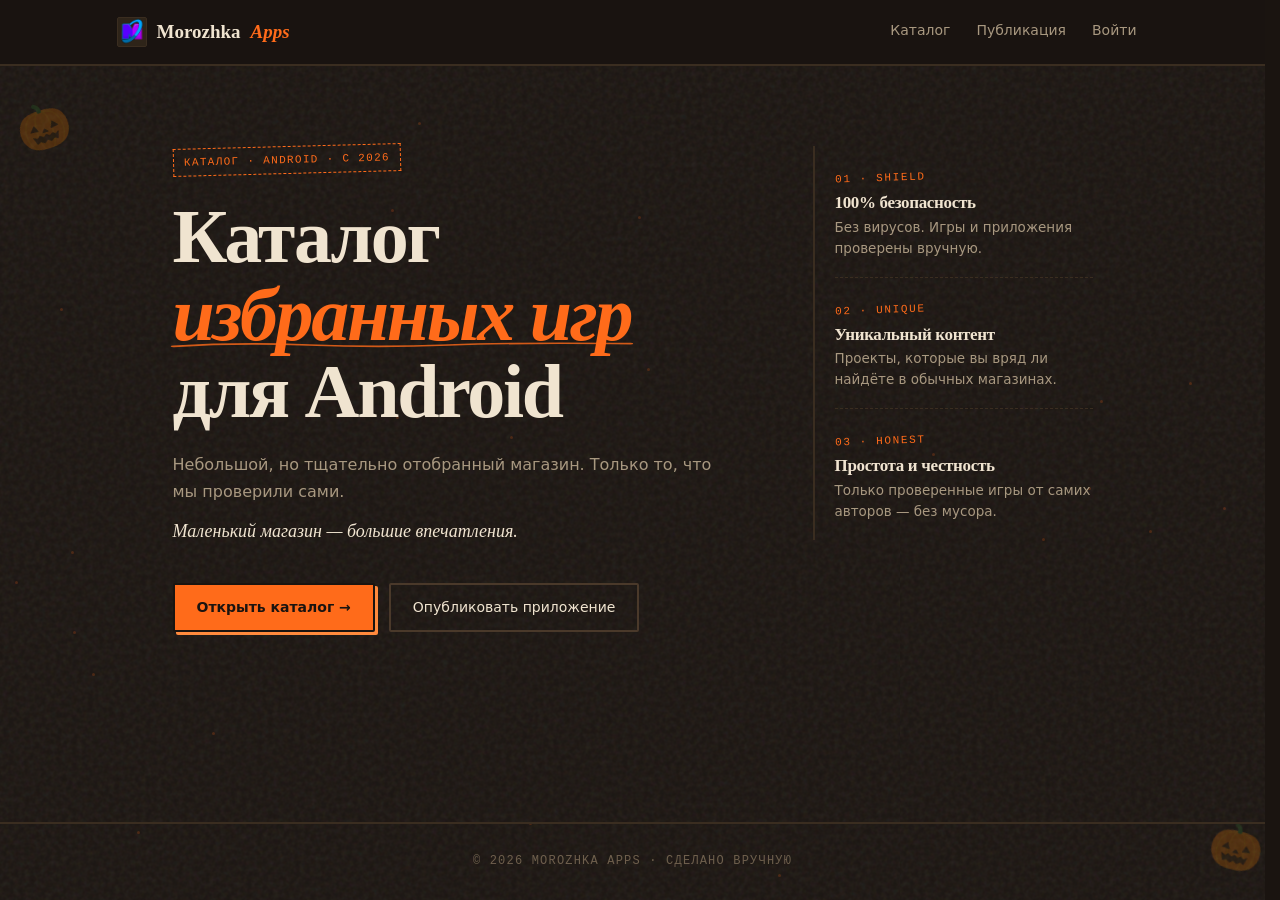
==== commit f6219765: "Update index.html" ====
--- a/index.html
+++ b/index.html
@@ -10,7 +10,7 @@
   <meta property="og:image" content="https://morozhkatop-games.github.io/Morozhka-apps/favicon.png">
   <meta property="og:type" content="website">
   <meta property="og:url" content="https://morozhkatop-games.github.io/Morozhka-apps/">
-  <link rel="stylesheet" href="css/style.css?v=15">
+  <link rel="stylesheet" href="css/style.css?v=17">
 </head>
 <body>
   <header>
@@ -62,7 +62,7 @@
   <footer>
     <div class="container">© 2026 MOROZHKA APPS · СДЕЛАНО ВРУЧНУЮ</div>
   </footer>
-  <script type="module" src="js/nav.js?v=15"></script>
-  <script type="module" src="js/halloween.js?v=15"></script>
+  <script type="module" src="js/nav.js?v=17"></script>
+  <script type="module" src="js/halloween.js?v=17"></script>
 </body>
 </html>
